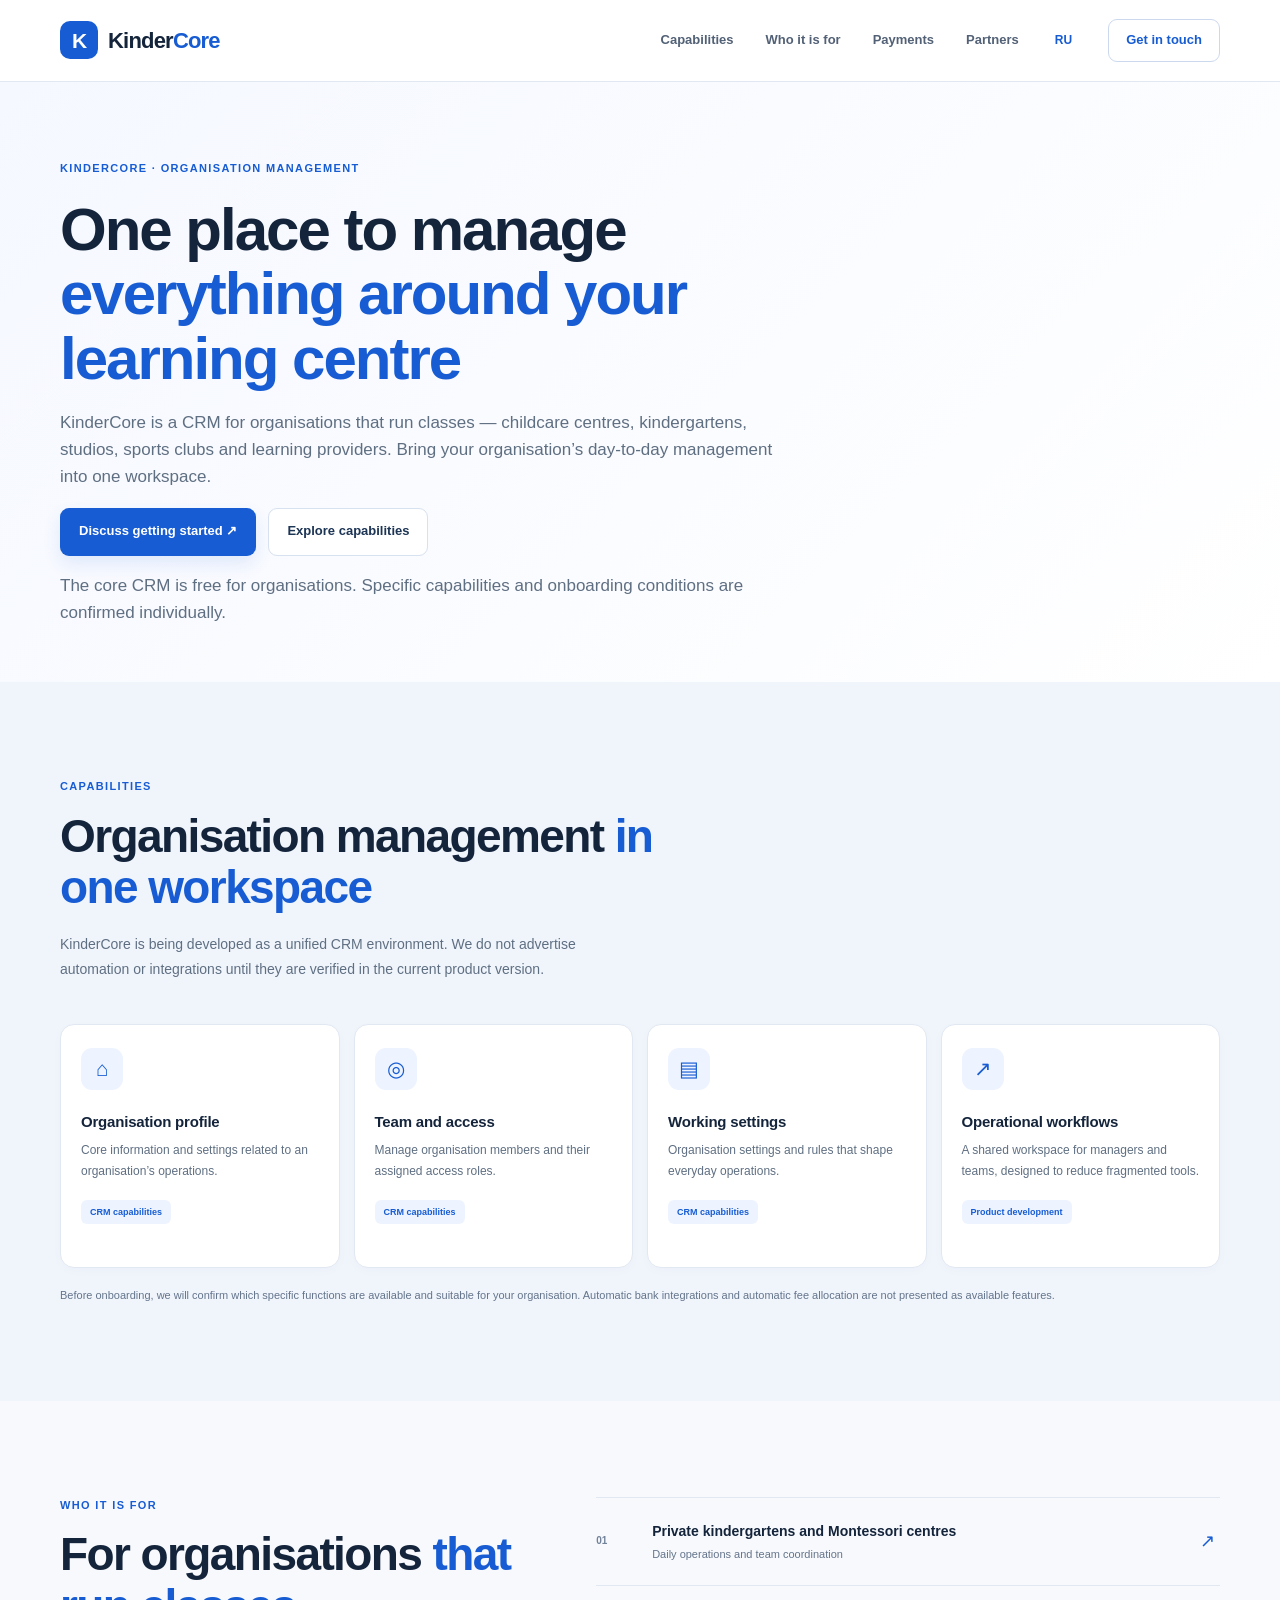
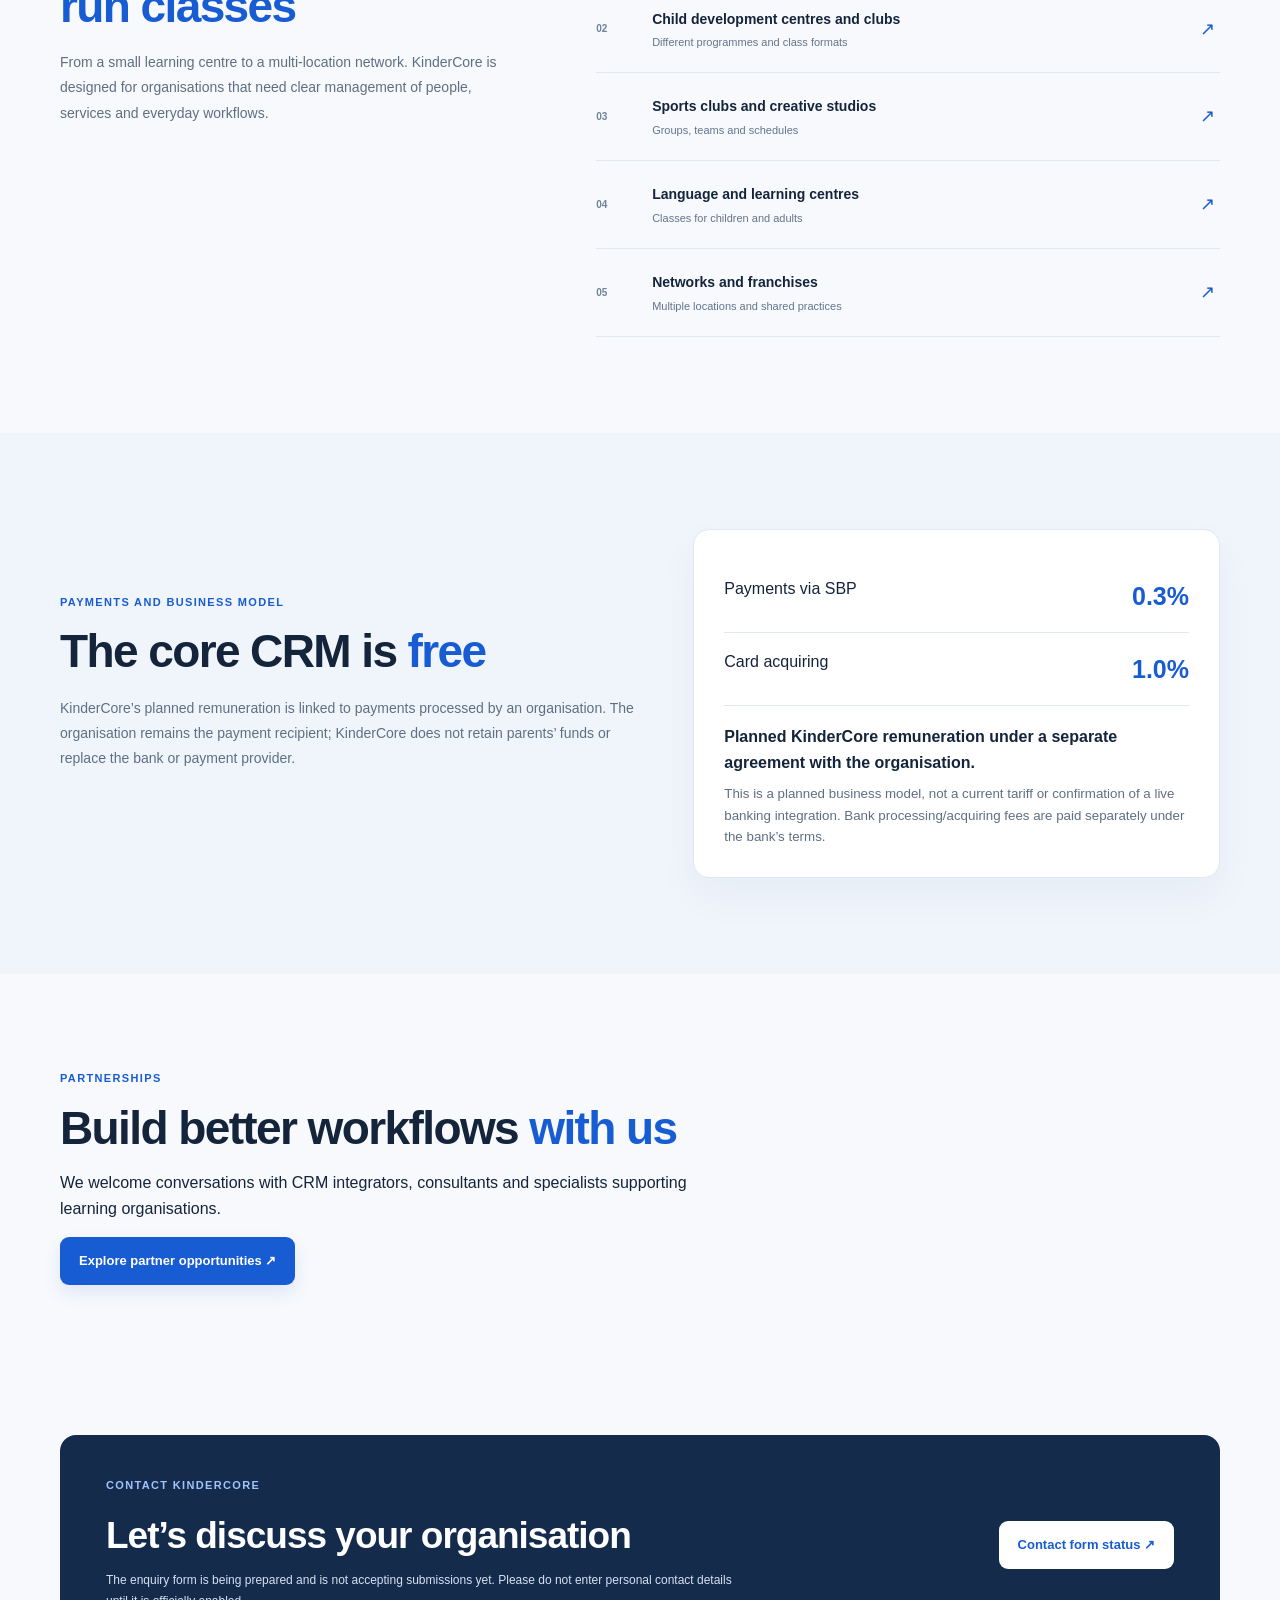
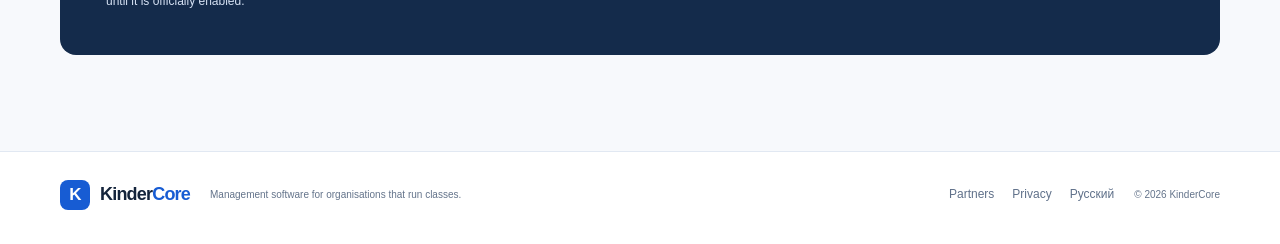
==== en/index.html @ e88d3f66 "Add English KinderCore website version" ====
<!doctype html>
<html lang="en">
<head>
<meta charset="utf-8"><meta name="viewport" content="width=device-width, initial-scale=1">
<title>KinderCore — manage your learning organisation in one place</title>
<meta name="description" content="KinderCore is a CRM for organisations that run classes: childcare centres, studios, sports clubs and learning providers.">
<link rel="canonical" href="https://kinder-core-wabsite.pages.dev/en/">
<link rel="alternate" hreflang="ru" href="https://kinder-core-wabsite.pages.dev/">
<link rel="alternate" hreflang="en" href="https://kinder-core-wabsite.pages.dev/en/">
<link rel="icon" href="/favicon.svg" type="image/svg+xml"><link rel="stylesheet" href="/styles.css"><script src="/script.js" defer></script>
</head>
<body><a class="skip-link" href="#main">Skip to content</a>
<header class="site-header"><div class="container header-inner"><a class="brand" href="/en/" aria-label="KinderCore home"><span class="brand-mark">K</span><span>Kinder<span class="brand-accent">Core</span></span></a><button class="menu-toggle" type="button" aria-expanded="false" aria-controls="main-nav"><span class="sr-only">Open menu</span><span></span><span></span></button><nav class="main-nav" id="main-nav" aria-label="Main navigation"><a href="#features">Capabilities</a><a href="#audience">Who it is for</a><a href="#payments">Payments</a><a href="/partners/">Partners</a><a class="language-link" href="/" lang="ru">RU</a><a class="nav-cta" href="/#contact">Get in touch</a></nav></div></header>
<main id="main">
<section class="partner-hero page-hero"><div class="container"><p class="eyebrow">KinderCore · organisation management</p><h1>One place to manage <span>everything around your learning centre</span></h1><p>KinderCore is a CRM for organisations that run classes — childcare centres, kindergartens, studios, sports clubs and learning providers. Bring your organisation’s day-to-day management into one workspace.</p><div class="hero-actions"><a class="button button-primary" href="/#contact">Discuss getting started ↗</a><a class="button button-secondary" href="#features">Explore capabilities</a></div><p class="hero-note">The core CRM is free for organisations. Specific capabilities and onboarding conditions are confirmed individually.</p></div></section>
<section class="section section-soft" id="features"><div class="container"><div class="section-heading"><p class="eyebrow">Capabilities</p><h2>Organisation management <span>in one workspace</span></h2><p>KinderCore is being developed as a unified CRM environment. We do not advertise automation or integrations until they are verified in the current product version.</p></div><div class="feature-grid">
<article class="feature-card"><div class="feature-icon icon-lilac">⌂</div><h3>Organisation profile</h3><p>Core information and settings related to an organisation’s operations.</p><span class="feature-tag">CRM capabilities</span></article>
<article class="feature-card"><div class="feature-icon icon-mint">◎</div><h3>Team and access</h3><p>Manage organisation members and their assigned access roles.</p><span class="feature-tag">CRM capabilities</span></article>
<article class="feature-card"><div class="feature-icon icon-peach">▤</div><h3>Working settings</h3><p>Organisation settings and rules that shape everyday operations.</p><span class="feature-tag">CRM capabilities</span></article>
<article class="feature-card"><div class="feature-icon icon-blue">↗</div><h3>Operational workflows</h3><p>A shared workspace for managers and teams, designed to reduce fragmented tools.</p><span class="feature-tag">Product development</span></article>
</div><p class="section-disclaimer">Before onboarding, we will confirm which specific functions are available and suitable for your organisation. Automatic bank integrations and automatic fee allocation are not presented as available features.</p></div></section>
<section class="section" id="audience"><div class="container audience-grid"><div class="section-heading audience-heading"><p class="eyebrow">Who it is for</p><h2>For organisations <span>that run classes</span></h2><p>From a small learning centre to a multi-location network. KinderCore is designed for organisations that need clear management of people, services and everyday workflows.</p></div><div class="audience-list">
<div class="audience-item"><span class="audience-number">01</span><span><b>Private kindergartens and Montessori centres</b><small>Daily operations and team coordination</small></span><span class="audience-arrow">↗</span></div>
<div class="audience-item"><span class="audience-number">02</span><span><b>Child development centres and clubs</b><small>Different programmes and class formats</small></span><span class="audience-arrow">↗</span></div>
<div class="audience-item"><span class="audience-number">03</span><span><b>Sports clubs and creative studios</b><small>Groups, teams and schedules</small></span><span class="audience-arrow">↗</span></div>
<div class="audience-item"><span class="audience-number">04</span><span><b>Language and learning centres</b><small>Classes for children and adults</small></span><span class="audience-arrow">↗</span></div>
<div class="audience-item"><span class="audience-number">05</span><span><b>Networks and franchises</b><small>Multiple locations and shared practices</small></span><span class="audience-arrow">↗</span></div>
</div></div></section>
<section class="section section-soft" id="payments"><div class="container payment-grid"><div class="section-heading"><p class="eyebrow">Payments and business model</p><h2>The core CRM is <span>free</span></h2><p>KinderCore’s planned remuneration is linked to payments processed by an organisation. The organisation remains the payment recipient; KinderCore does not retain parents’ funds or replace the bank or payment provider.</p></div><div class="payment-card"><div class="payment-line"><span>Payments via SBP</span><strong>0.3%</strong></div><div class="payment-line"><span>Card acquiring</span><strong>1.0%</strong></div><p>Planned KinderCore remuneration under a separate agreement with the organisation.</p><small>This is a planned business model, not a current tariff or confirmation of a live banking integration. Bank processing/acquiring fees are paid separately under the bank’s terms.</small></div></div></section>
<section class="section"><div class="container"><div class="section-heading"><p class="eyebrow">Partnerships</p><h2>Build better workflows <span>with us</span></h2><p>We welcome conversations with CRM integrators, consultants and specialists supporting learning organisations.</p><a class="button button-primary" href="/partners/">Explore partner opportunities ↗</a></div></div></section>
<section class="section contact-section"><div class="container contact-panel"><div><p class="eyebrow">Contact KinderCore</p><h2>Let’s discuss your organisation</h2><p>The enquiry form is being prepared and is not accepting submissions yet. Please do not enter personal contact details until it is officially enabled.</p></div><a class="button button-light" href="/#contact">Contact form status ↗</a></div></section>
</main>
<footer class="site-footer"><div class="container footer-inner"><a class="brand footer-brand" href="/en/"><span class="brand-mark">K</span><span>Kinder<span class="brand-accent">Core</span></span></a><p>Management software for organisations that run classes.</p><div class="footer-links"><a href="/partners/">Partners</a><a href="/privacy.html">Privacy</a><a href="/">Русский</a></div><span class="footer-copy">© <span id="year">2026</span> KinderCore</span></div></footer>
</body></html>
---- styles.css ----
:root{
  color-scheme:light;
  --ink:#14243b;
  --muted:#5f6f82;
  --blue:#175cd3;
  --blue-hover:#1249a8;
  --paper:#f7f9fc;
  --line:#e1e8f2;
  --pale-blue:#edf4ff;
  --white:#fff;
  --radius:16px;
  --content:1160px;
}
*{box-sizing:border-box}
html{scroll-behavior:smooth;scroll-padding-top:92px}
body{margin:0;background:var(--paper);color:var(--ink);font-family:Inter,-apple-system,BlinkMacSystemFont,"Segoe UI",Roboto,Arial,sans-serif;line-height:1.6;-webkit-font-smoothing:antialiased}
a{color:inherit;text-decoration:none}
a:focus-visible,button:focus-visible{outline:3px solid #7baeff;outline-offset:4px}
button,a{-webkit-tap-highlight-color:transparent}
.container{width:min(var(--content),calc(100% - 48px));margin-inline:auto}
.site-header{height:82px;display:flex;align-items:center;position:sticky;top:0;z-index:10;background:rgba(255,255,255,.96);border-bottom:1px solid var(--line);backdrop-filter:blur(14px)}
.header-inner,.brand,.main-nav,.hero-actions,.hero-bottom,.footer-inner{display:flex;align-items:center}
.header-inner{justify-content:space-between}
.brand{gap:10px;font-size:22px;font-weight:800;letter-spacing:-.8px}
.brand-mark{display:grid;place-items:center;width:38px;height:38px;border-radius:10px;background:var(--blue);color:#fff;font-size:21px;letter-spacing:-1px}
.brand-accent{color:var(--blue)}
.main-nav{gap:32px;color:#526176;font-size:13px;font-weight:650}
.main-nav>a:not(.nav-cta):hover{color:var(--blue)}
.nav-cta{padding:10px 17px;border:1px solid #cbd8ee;border-radius:9px;color:var(--blue)}
.nav-cta:hover{background:var(--pale-blue)}
.menu-toggle{display:none}
.section{padding:96px 0}
.hero{padding:70px 0 28px;overflow:hidden}
.hero-grid{display:grid;grid-template-columns:minmax(0,1.06fr) minmax(0,.94fr);gap:48px;align-items:center;min-height:490px}
.hero-copy{padding:8px 0 24px;min-width:0}
.eyebrow{display:flex;align-items:center;gap:9px;margin:0 0 20px;color:var(--blue);font-size:11px;font-weight:800;letter-spacing:1.35px;text-transform:uppercase}
.eyebrow-dot{width:7px;height:7px;border-radius:50%;background:#2f80ed;box-shadow:0 0 0 5px #e7f0ff;flex:none}
.hero h1,.section-heading h2,.about-copy h2,.contact-panel h2{margin:0;font-size:clamp(38px,4.05vw,55px);font-weight:780;line-height:1.12;letter-spacing:-2px}
.hero h1 span,.section-heading h2 span,.about-copy h2 span{color:var(--blue)}
.hero-description{max-width:565px;margin:22px 0 26px;color:var(--muted);font-size:16px;line-height:1.8}
.hero-actions{gap:12px;flex-wrap:wrap}
.button{display:inline-flex;min-height:48px;align-items:center;justify-content:center;gap:12px;padding:12px 18px;border:1px solid transparent;border-radius:9px;font-size:13px;font-weight:750;text-align:center;transition:transform .18s ease,background .18s ease}
.button:hover{transform:translateY(-1px)}
.button-primary{background:var(--blue);color:#fff;box-shadow:0 8px 18px #175cd31c}
.button-primary:hover{background:var(--blue-hover)}
.button-secondary{border-color:#d7e1ef;background:#fff;color:#1d3555}
.button-secondary:hover{background:#f8faff}
.hero-note{max-width:440px;margin:16px 0 0;color:#64748b;font-size:11px;line-height:1.6}
.hero-visual{display:grid;place-items:center;min-width:0}
.dashboard-card{position:relative;z-index:1;width:min(470px,100%);overflow:hidden;border:1px solid #dce5f1;border-radius:15px;background:#fff;box-shadow:0 24px 64px #17365b12}
.dashboard-top{display:flex;min-height:48px;align-items:center;justify-content:space-between;gap:10px;padding:10px 17px;border-bottom:1px solid #e5ebf4;background:#f8faff;color:#526781;font-size:10px}
.dashboard-context{display:flex;align-items:center;gap:8px;white-space:nowrap}
.context-mark{display:grid;place-items:center;width:21px;height:21px;border-radius:6px;background:var(--blue);color:#fff;font-weight:800}
.context-separator{color:#a0aec0}
.concept-label{padding:4px 7px;border:1px solid #dbe7f8;border-radius:5px;color:#175cd3;font-size:9px;white-space:nowrap}
.dashboard-welcome{display:flex;align-items:center;justify-content:space-between;gap:12px;padding:22px 22px 18px}
.dashboard-welcome>div{display:flex;flex-direction:column;gap:4px}
.tiny-label{color:var(--blue);font-size:8px;font-weight:800;letter-spacing:1.4px}
.dashboard-welcome strong{font-size:21px;line-height:1.25;letter-spacing:-.6px}
.preview-date{color:#71829a;font-size:9px;white-space:nowrap}
.dashboard-summary{display:grid;grid-template-columns:repeat(3,minmax(0,1fr));gap:9px;padding:0 18px 18px}
.summary-item{display:flex;min-width:0;flex-direction:column;gap:5px;padding:12px 11px;border:1px solid #e4ebf5;border-radius:9px;background:#f9fbff}
.summary-item>span{color:#64748b;font-size:10px}
.summary-item b{font-size:12px;line-height:1.35}
.summary-item i{color:#71829a;font-size:9px;font-style:normal;line-height:1.4}
.dashboard-list{padding:0 18px 15px}
.list-heading{display:flex;align-items:baseline;justify-content:space-between;gap:10px;padding:0 2px 8px}
.list-heading b{font-size:12px}
.list-heading span{color:#71829a;font-size:9px}
.process-row{display:flex;align-items:center;gap:10px;padding:10px 2px;border-top:1px solid #edf1f7}
.process-icon{display:grid;width:29px;height:29px;flex:none;place-items:center;border:1px solid #dce8fb;border-radius:7px;background:#f0f6ff;color:var(--blue);font-size:9px;font-weight:800}
.process-copy{display:flex;min-width:0;flex:1;flex-direction:column;gap:1px}
.process-copy b{font-size:10px;line-height:1.4}
.process-copy small{color:#71829a;font-size:9px;line-height:1.4}
.process-state{padding:4px 6px;border-radius:5px;background:#edf4ff;color:#175cd3;font-size:8px;white-space:nowrap}
.dashboard-footer{display:flex;align-items:flex-start;gap:7px;padding:11px 18px;border-top:1px solid #e5ebf4;color:#64748b;font-size:9px;line-height:1.5}
.status-dot{width:6px;height:6px;flex:none;margin-top:4px;border-radius:50%;background:#2780ee}
.hero-bottom{gap:15px;flex-wrap:wrap;margin-top:22px;padding-top:22px;border-top:1px solid var(--line);color:#64748b;font-size:10px;font-weight:650}
.bottom-line{width:34px;height:1px;background:#b7c9e3}
.section-soft{background:#f0f5fc}
.section-heading{max-width:650px;margin-bottom:42px}
.section-heading .eyebrow{margin-bottom:15px}
.section-heading h2,.about-copy h2{font-size:clamp(34px,3.7vw,46px);letter-spacing:-1.6px}
.section-heading>p:last-child{max-width:580px;margin:18px 0 0;color:var(--muted);font-size:14px;line-height:1.8}
.feature-grid{display:grid;grid-template-columns:repeat(4,minmax(0,1fr));gap:14px}
.feature-card{min-height:244px;padding:23px 20px 20px;border:1px solid var(--line);border-radius:14px;background:#fff;box-shadow:0 3px 12px #17365b05}
.feature-icon{display:grid;width:42px;height:42px;place-items:center;margin-bottom:21px;border-radius:11px;background:var(--pale-blue);color:var(--blue);font-size:21px}
.feature-card h3{margin:0 0 8px;font-size:15px;letter-spacing:-.2px;line-height:1.4}
.feature-card p{margin:0 0 15px;color:#5f6f82;font-size:12px;line-height:1.75}
.feature-tag{display:inline-block;padding:5px 9px;border-radius:6px;background:var(--pale-blue);color:var(--blue);font-size:9px;font-weight:750}
.section-disclaimer{margin:18px 0 0;color:#64748b;font-size:11px;line-height:1.7}
.audience-grid{display:grid;grid-template-columns:minmax(0,.85fr) minmax(0,1.15fr);gap:75px;align-items:start}
.audience-heading{position:sticky;top:120px}
.audience-list{border-top:1px solid var(--line)}
.audience-item{display:grid;grid-template-columns:42px minmax(0,1fr) 20px;gap:14px;align-items:center;padding:22px 0;border-bottom:1px solid var(--line)}
.audience-number{color:#71829a;font-size:10px;font-weight:800}
.audience-item b,.audience-item small{display:block}
.audience-item b{font-size:14px}
.audience-item small{margin-top:4px;color:#64748b;font-size:11px;line-height:1.5}
.audience-arrow{color:var(--blue);font-size:18px}
.about-section,.contact-section{padding-top:12px}
.about-panel{display:grid;grid-template-columns:minmax(180px,.65fr) minmax(0,1fr);gap:45px;align-items:center;overflow:hidden;padding:54px 8%;border-radius:18px;background:var(--pale-blue)}
.about-symbol{position:relative;display:grid;width:190px;height:190px;place-items:center;margin:auto;border-radius:50%;background:#dceaff}
.about-symbol span{z-index:1;color:var(--blue);font-size:82px;font-weight:850;letter-spacing:-8px}
.about-symbol i{position:absolute;width:135px;height:135px;border:1px solid #b6cff7;border-radius:50%}
.about-symbol i:nth-of-type(2){width:162px;height:162px}
.about-symbol i:nth-of-type(3){width:190px;height:190px}
.about-copy h2{font-size:42px}
.about-copy>p:not(.eyebrow){max-width:490px;color:#526781;font-size:13px;line-height:1.85}
.about-copy .about-emphasis{color:var(--blue);font-weight:800}
.contact-panel{display:flex;align-items:center;justify-content:space-between;gap:35px;padding:42px 46px;border-radius:16px;background:#142b4b;color:#fff}
.contact-panel .eyebrow{color:#9fc3ff}
.contact-panel h2{max-width:650px;font-size:clamp(27px,3vw,37px);letter-spacing:-1px}
.contact-panel p:not(.eyebrow){max-width:640px;margin:13px 0 0;color:#d5e1f3;font-size:12px;line-height:1.8}
.button-light{flex:none;background:#fff;color:var(--blue)}
.site-footer{padding:28px 0 34px;border-top:1px solid var(--line);background:#fff}
.footer-inner{gap:20px;flex-wrap:wrap}
.footer-brand{font-size:18px}
.footer-brand .brand-mark{width:30px;height:30px;border-radius:8px;font-size:17px}
.footer-inner p{flex:1;margin:0;color:#64748b;font-size:10px}
.footer-copy{color:#64748b;font-size:10px}
.skip-link{position:absolute;top:10px;left:-9999px;z-index:99;padding:10px;background:#fff}
.skip-link:focus{left:10px}
.sr-only{position:absolute;width:1px;height:1px;padding:0;margin:-1px;overflow:hidden;clip:rect(0,0,0,0);white-space:nowrap;border:0}
@media(max-width:1050px){
 .hero-grid{grid-template-columns:minmax(0,1fr) minmax(0,.95fr);gap:28px}
 .hero h1{font-size:clamp(39px,4.2vw,49px)}
 .dashboard-welcome{padding-inline:17px}
 .dashboard-summary{gap:6px;padding-inline:13px}
 .summary-item{padding:10px 8px}
 .dashboard-list{padding-inline:13px}
 .feature-grid{grid-template-columns:repeat(2,minmax(0,1fr))}
 .audience-grid{gap:38px}
 .about-panel{padding-inline:6%}
}
@media(max-width:760px){
 .container{width:min(100% - 36px,560px)}
 .site-header{height:70px}
 .menu-toggle{display:flex;width:42px;height:42px;flex-direction:column;align-items:center;justify-content:center;gap:5px;border:1px solid var(--line);border-radius:10px;background:#fff}
 .menu-toggle span:not(.sr-only){display:block;width:17px;height:2px;border-radius:2px;background:var(--ink)}
 .main-nav{position:absolute;top:69px;right:0;left:0;display:none;flex-direction:column;align-items:stretch;gap:4px;padding:16px 22px 22px;border-bottom:1px solid var(--line);background:#fff}
 .main-nav.is-open{display:flex}
 .main-nav>a{padding:12px 8px}
 .main-nav .nav-cta{margin-top:6px;text-align:center}
 .hero{padding-top:48px}
 .hero-grid{display:flex;flex-direction:column;align-items:stretch;gap:18px;min-height:0}
 .hero-copy{padding:0}
 .hero h1{max-width:620px;font-size:clamp(37px,8.3vw,48px);letter-spacing:-1.7px}
 .hero-description{margin:18px 0 22px;font-size:14px}
 .hero-actions{align-items:stretch;flex-direction:column}
 .button{width:100%}
 .hero-visual{padding:0 0 4px}
 .dashboard-card{width:min(470px,100%)}
 .hero-bottom{gap:10px;margin-top:17px;padding-top:17px;font-size:9px}
 .section{padding:68px 0}
 .section-heading h2,.about-copy h2{font-size:clamp(32px,7vw,38px);letter-spacing:-1.3px}
 .section-heading>p:last-child{font-size:13px}
 .feature-grid{gap:10px}
 .feature-card{min-height:225px;padding:18px 15px}
 .feature-icon{margin-bottom:16px}
 .feature-card h3{font-size:14px}
 .feature-card p{font-size:11px}
 .audience-grid{grid-template-columns:1fr;gap:24px}
 .audience-heading{position:static;margin-bottom:0}
 .audience-item{grid-template-columns:28px minmax(0,1fr) 16px;gap:10px}
 .audience-item b{font-size:13px}
 .audience-item small{font-size:10px}
 .about-section,.contact-section{padding-top:0}
 .about-panel{grid-template-columns:1fr;gap:23px;padding:30px 24px;border-radius:16px}
 .about-symbol{width:140px;height:140px}
 .about-symbol span{font-size:62px}
 .about-symbol i:nth-of-type(1){width:100px;height:100px}
 .about-symbol i:nth-of-type(2){width:120px;height:120px}
 .about-symbol i:nth-of-type(3){width:140px;height:140px}
 .about-copy h2{font-size:34px}
 .contact-panel{align-items:stretch;flex-direction:column;gap:22px;padding:29px 24px}
 .contact-panel h2{font-size:30px}
 .footer-inner{gap:12px}
 .footer-inner p{order:3;flex-basis:100%}
 .footer-copy{margin-left:auto}
}
@media(max-width:430px){
 .dashboard-top{align-items:flex-start;flex-direction:column;gap:5px;padding:9px 13px}
 .dashboard-context{font-size:10px}
 .concept-label{align-self:flex-start}
 .dashboard-welcome{align-items:flex-start;flex-direction:column;gap:8px;padding:17px 14px 14px}
 .dashboard-welcome strong{font-size:19px}
 .dashboard-summary{gap:6px;padding:0 10px 13px}
 .summary-item{padding:9px 7px}
 .summary-item>span{font-size:9px}
 .summary-item b{font-size:10px}
 .summary-item i{font-size:8px}
 .dashboard-list{padding:0 10px 12px}
 .list-heading{align-items:flex-start;flex-direction:column;gap:1px}
 .process-row{gap:7px}
 .process-copy b{font-size:9px}
 .process-copy small{font-size:8px}
 .process-state{font-size:7px}
 .dashboard-footer{padding-inline:12px;font-size:8px}
 .feature-grid{grid-template-columns:1fr}
 .feature-card{min-height:0}
 .feature-card p{font-size:12px}
 .hero h1{font-size:36px}
}
@media(prefers-reduced-motion:reduce){
 html{scroll-behavior:auto}
 *,*::before,*::after{transition:none!important;animation:none!important}
}

/* Website completion */
.language-link{font-size:12px;font-weight:800;color:var(--blue);padding:8px 4px}
.steps-grid{display:grid;grid-template-columns:repeat(3,minmax(0,1fr));gap:16px;margin-top:34px}
.step-card{padding:26px;border:1px solid var(--line);border-radius:14px;background:#fff}
.step-card>span{display:grid;place-items:center;width:38px;height:38px;margin-bottom:20px;border-radius:10px;background:var(--pale-blue);color:var(--blue);font-size:12px;font-weight:800}
.step-card h3{margin:0 0 9px;font-size:17px}
.step-card p{margin:0;color:var(--muted);font-size:14px}
.benefits-panel{display:grid;grid-template-columns:1fr 1fr;gap:48px;align-items:center;padding:42px;border:1px solid var(--line);border-radius:18px;background:#fff}
.benefits-panel h2,.contact-copy h2{margin:0;font-size:clamp(30px,3.4vw,44px);line-height:1.15;letter-spacing:-1.5px}
.benefits-panel h2 span,.contact-copy h2 span{color:var(--blue)}
.benefits-panel p{color:var(--muted)}
.benefit-list{display:grid;gap:14px;margin:0;padding:0;list-style:none}
.benefit-list li{position:relative;padding:0 0 14px 30px;border-bottom:1px solid var(--line);font-weight:650}
.benefit-list li:before{content:"✓";position:absolute;left:0;color:var(--blue);font-weight:900}
.payment-grid{display:grid;grid-template-columns:1fr .9fr;gap:48px;align-items:center}
.payment-card{padding:30px;border:1px solid var(--line);border-radius:16px;background:#fff;box-shadow:0 18px 44px #17365b0b}
.payment-line{display:flex;justify-content:space-between;gap:20px;padding:16px 0;border-bottom:1px solid var(--line)}
.payment-line strong{font-size:25px;color:var(--blue)}
.payment-card p{margin:18px 0 8px;font-weight:650}
.payment-card small{display:block;color:var(--muted);line-height:1.6}
.faq-list{max-width:850px;margin:30px auto 0;border-top:1px solid var(--line)}
.faq-list details{padding:20px 4px;border-bottom:1px solid var(--line)}
.faq-list summary{cursor:pointer;font-weight:750}
.faq-list details p{max-width:760px;margin:12px 0 0;color:var(--muted)}
.contact-grid{display:grid;grid-template-columns:.9fr 1.1fr;gap:42px;align-items:start}
.contact-copy>p:not(.eyebrow){color:var(--muted)}
.contact-warning{padding:13px 15px;border-left:3px solid #d69b37;background:#fff8e9;color:#6d5529!important;font-size:13px}
.contact-form{padding:26px;border:1px solid #dce5f1;border-radius:16px;background:#fff}
.contact-form fieldset{display:grid;gap:12px;margin:0;padding:0;border:0}
.contact-form label{display:block;font-size:12px;font-weight:750;color:#31445f}
.contact-form input:not([type=checkbox]),.contact-form select,.contact-form textarea{width:100%;margin-top:6px;padding:12px;border:1px solid #d8e1ed;border-radius:8px;background:#f9fbfe;color:var(--ink);font:inherit}
.contact-form input:disabled,.contact-form select:disabled,.contact-form textarea:disabled{opacity:.7}
.form-row{display:grid;grid-template-columns:1fr 1fr;gap:12px}
.consent-label{display:flex!important;align-items:flex-start;gap:10px;font-weight:500!important;line-height:1.5}
.consent-label input{margin-top:3px;flex:none}
.consent-label a{color:var(--blue);text-decoration:underline}
.form-status{margin-bottom:16px;padding:12px 14px;border-radius:8px;background:#fff8e9;color:#76551c;font-size:13px;font-weight:700}
.form-footnote{margin:14px 0 0;color:var(--muted);font-size:11px;line-height:1.55}
.partner-hero{padding:82px 0 64px;background:linear-gradient(135deg,#f5f8ff,#fff)}
.partner-hero h1,.page-hero h1{max-width:850px;margin:0;font-size:clamp(38px,5vw,60px);line-height:1.08;letter-spacing:-2px}
.partner-hero h1 span,.page-hero h1 span{color:var(--blue)}
.partner-hero p:not(.eyebrow),.page-hero p:not(.eyebrow){max-width:720px;color:var(--muted);font-size:17px}
.partner-types{display:grid;grid-template-columns:repeat(3,minmax(0,1fr));gap:16px;margin-top:32px}
.partner-types article{padding:24px;border:1px solid var(--line);border-radius:14px;background:#fff}
.partner-types h3{margin:0 0 8px}
.partner-types p{margin:0;color:var(--muted);font-size:14px}
.partner-note{padding:18px 20px;border:1px solid #dce7f8;border-radius:12px;background:#f6f9ff;color:#455b78}
.page-hero{padding:78px 0 56px}
.site-footer .footer-links{display:flex;gap:18px;flex-wrap:wrap;font-size:12px;color:#60718a}
.footer-links a:hover{text-decoration:underline;color:var(--blue)}
.legal-draft{max-width:820px;margin:0 auto;padding:24px;border:1px solid #e6d7b2;border-radius:12px;background:#fffaf0;color:#6b572e}
.legal-draft h2{margin-top:0;color:#59451e}
@media(max-width:900px){.main-nav{gap:16px}.contact-grid,.payment-grid{grid-template-columns:1fr}.benefits-panel{grid-template-columns:1fr}.partner-types{grid-template-columns:1fr 1fr}}
@media(max-width:760px){.steps-grid{grid-template-columns:1fr}.partner-types{grid-template-columns:1fr}.form-row{grid-template-columns:1fr}.contact-form{padding:18px}}
@media(max-width:680px){.main-nav .language-link{display:inline-block}.main-nav{align-items:stretch}.hero h1{font-size:clamp(36px,10vw,48px)}.benefits-panel{padding:24px}.payment-card{padding:22px}}
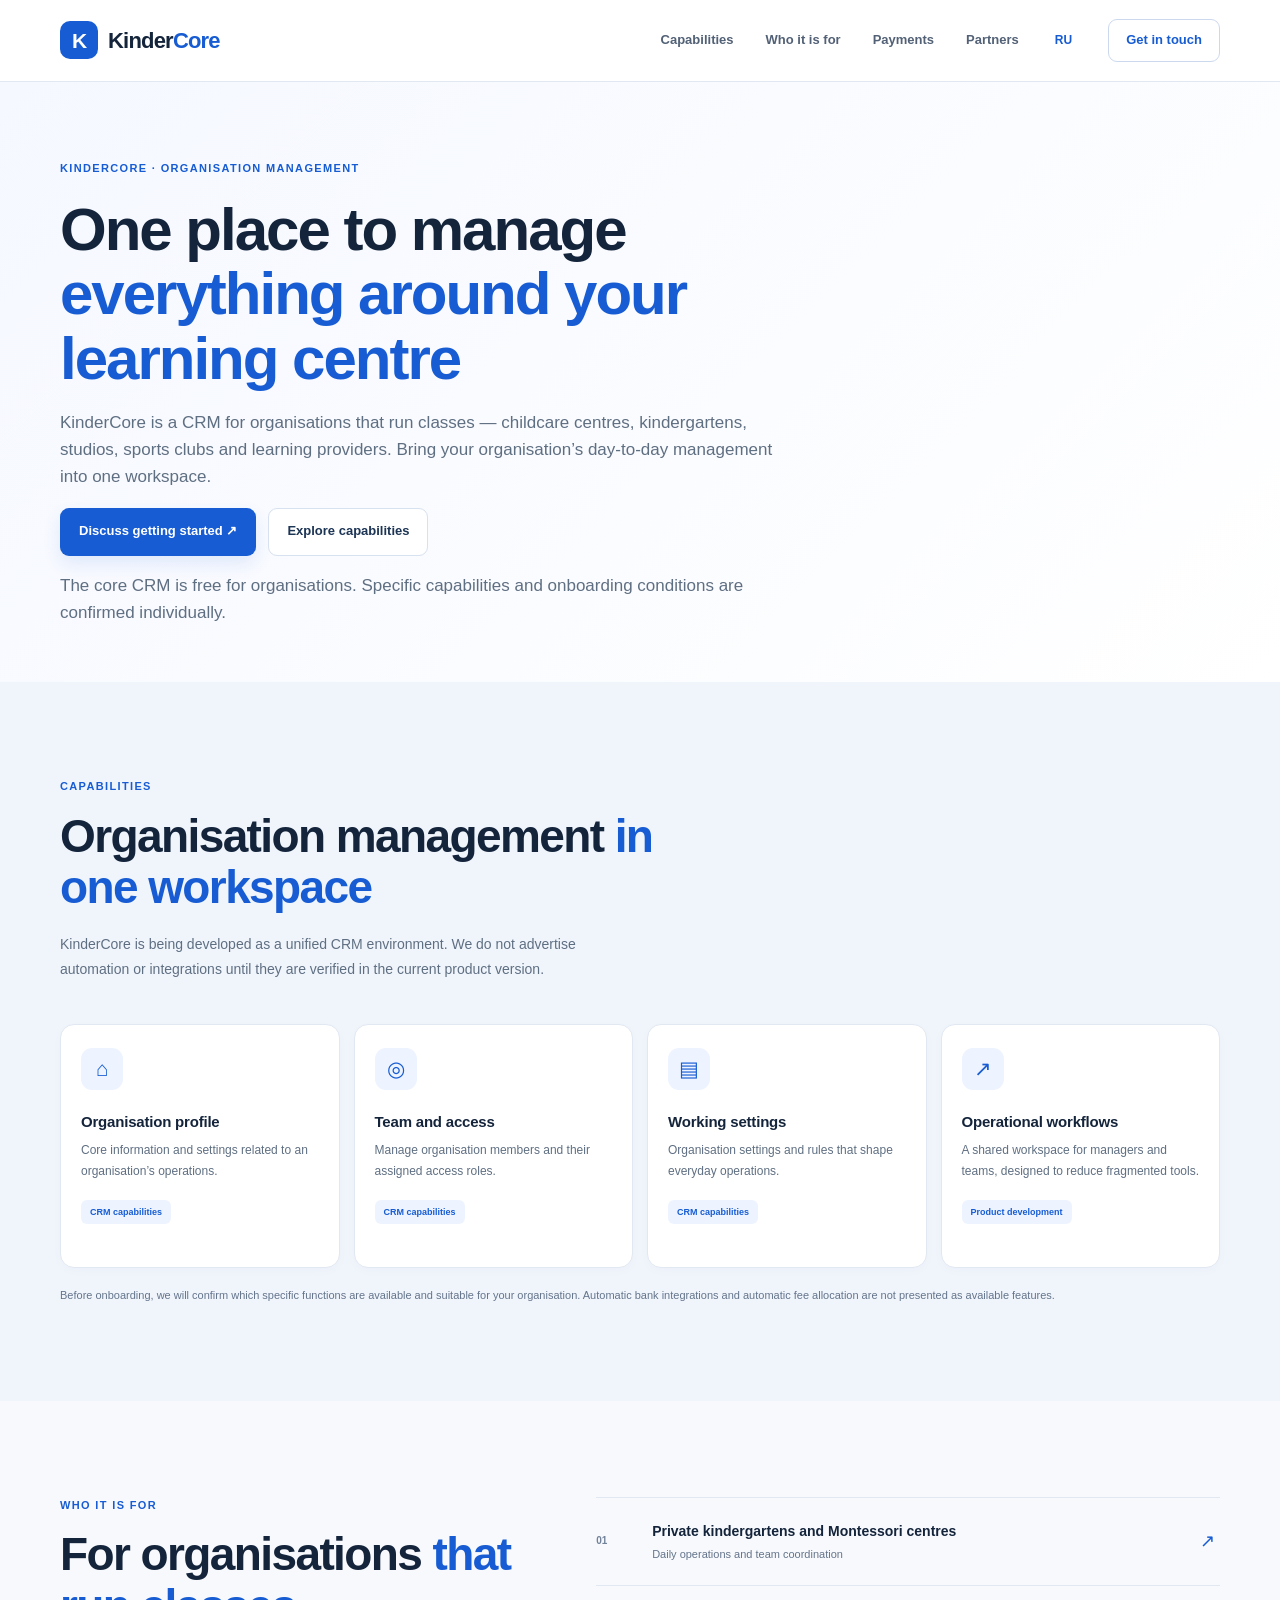
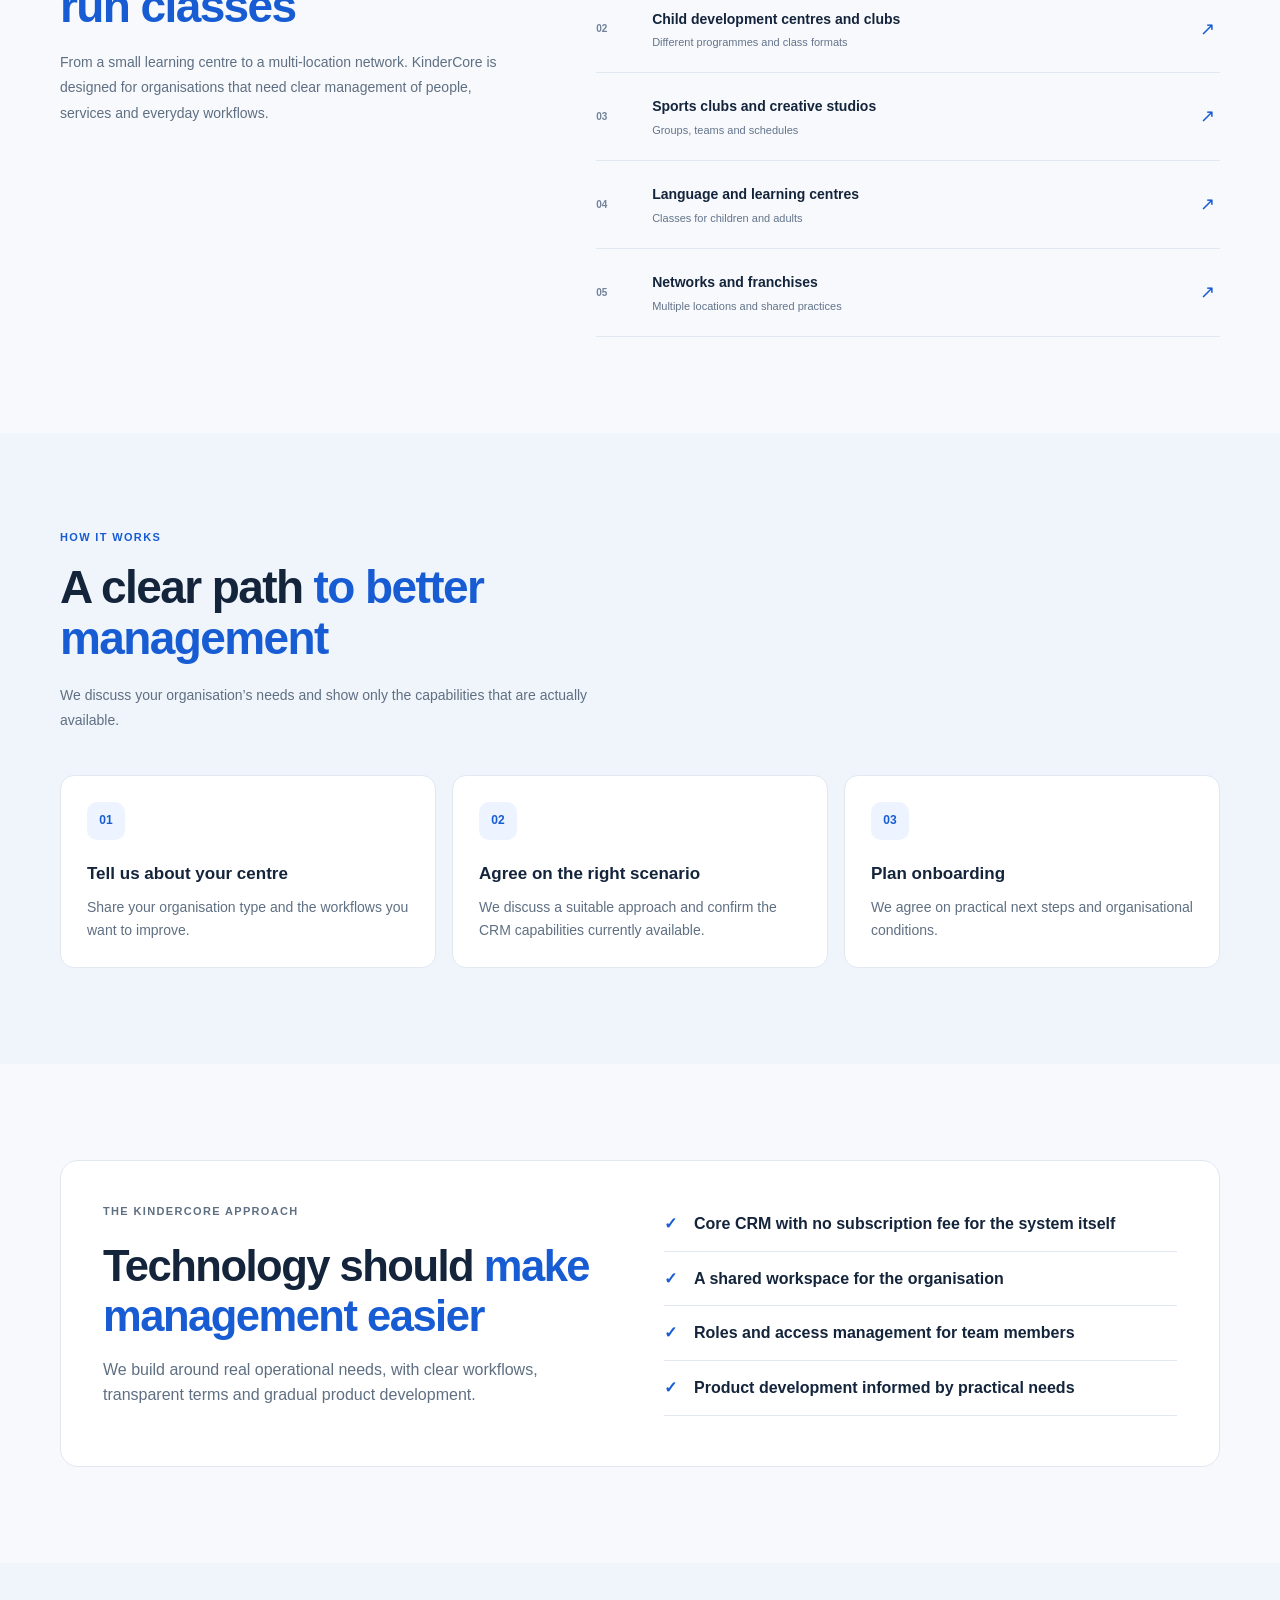
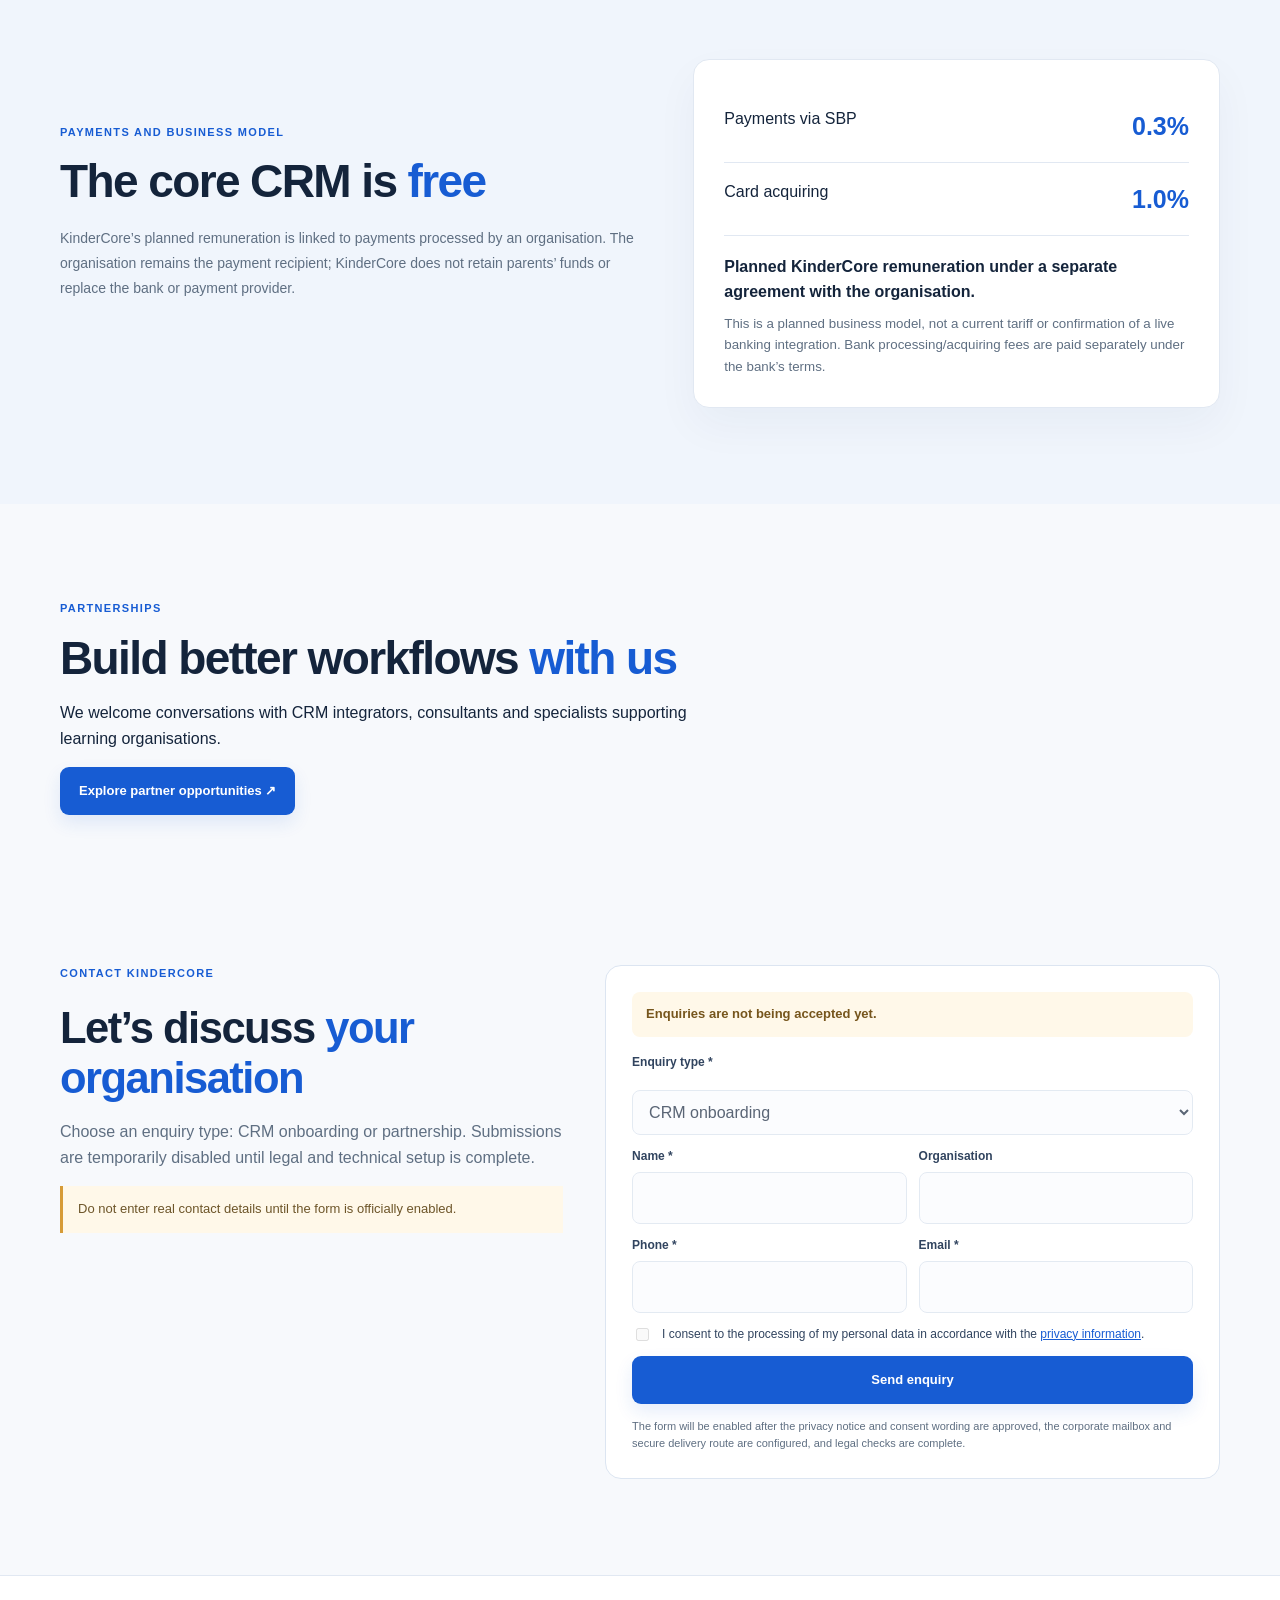
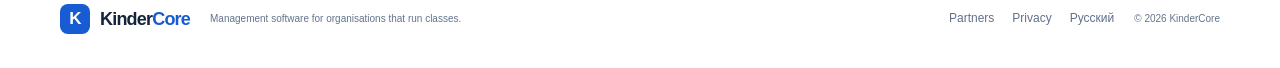
==== commit 0017e67b: "Complete English homepage sections and enquiry form UI" ====
--- a/en/index.html
+++ b/en/index.html
@@ -10,7 +10,7 @@
 <link rel="icon" href="/favicon.svg" type="image/svg+xml"><link rel="stylesheet" href="/styles.css"><script src="/script.js" defer></script>
 </head>
 <body><a class="skip-link" href="#main">Skip to content</a>
-<header class="site-header"><div class="container header-inner"><a class="brand" href="/en/" aria-label="KinderCore home"><span class="brand-mark">K</span><span>Kinder<span class="brand-accent">Core</span></span></a><button class="menu-toggle" type="button" aria-expanded="false" aria-controls="main-nav"><span class="sr-only">Open menu</span><span></span><span></span></button><nav class="main-nav" id="main-nav" aria-label="Main navigation"><a href="#features">Capabilities</a><a href="#audience">Who it is for</a><a href="#payments">Payments</a><a href="/partners/">Partners</a><a class="language-link" href="/" lang="ru">RU</a><a class="nav-cta" href="/#contact">Get in touch</a></nav></div></header>
+<header class="site-header"><div class="container header-inner"><a class="brand" href="/en/" aria-label="KinderCore home"><span class="brand-mark">K</span><span>Kinder<span class="brand-accent">Core</span></span></a><button class="menu-toggle" type="button" aria-expanded="false" aria-controls="main-nav"><span class="sr-only">Open menu</span><span></span><span></span></button><nav class="main-nav" id="main-nav" aria-label="Main navigation"><a href="#features">Capabilities</a><a href="#audience">Who it is for</a><a href="#payments">Payments</a><a href="/en/partners/">Partners</a><a class="language-link" href="/" lang="ru">RU</a><a class="nav-cta" href="/#contact">Get in touch</a></nav></div></header>
 <main id="main">
 <section class="partner-hero page-hero"><div class="container"><p class="eyebrow">KinderCore · organisation management</p><h1>One place to manage <span>everything around your learning centre</span></h1><p>KinderCore is a CRM for organisations that run classes — childcare centres, kindergartens, studios, sports clubs and learning providers. Bring your organisation’s day-to-day management into one workspace.</p><div class="hero-actions"><a class="button button-primary" href="/#contact">Discuss getting started ↗</a><a class="button button-secondary" href="#features">Explore capabilities</a></div><p class="hero-note">The core CRM is free for organisations. Specific capabilities and onboarding conditions are confirmed individually.</p></div></section>
 <section class="section section-soft" id="features"><div class="container"><div class="section-heading"><p class="eyebrow">Capabilities</p><h2>Organisation management <span>in one workspace</span></h2><p>KinderCore is being developed as a unified CRM environment. We do not advertise automation or integrations until they are verified in the current product version.</p></div><div class="feature-grid">
@@ -26,9 +26,11 @@
 <div class="audience-item"><span class="audience-number">04</span><span><b>Language and learning centres</b><small>Classes for children and adults</small></span><span class="audience-arrow">↗</span></div>
 <div class="audience-item"><span class="audience-number">05</span><span><b>Networks and franchises</b><small>Multiple locations and shared practices</small></span><span class="audience-arrow">↗</span></div>
 </div></div></section>
+<section class="section section-soft" id="how"><div class="container"><div class="section-heading"><p class="eyebrow">How it works</p><h2>A clear path <span>to better management</span></h2><p>We discuss your organisation’s needs and show only the capabilities that are actually available.</p></div><div class="steps-grid"><article class="step-card"><span>01</span><h3>Tell us about your centre</h3><p>Share your organisation type and the workflows you want to improve.</p></article><article class="step-card"><span>02</span><h3>Agree on the right scenario</h3><p>We discuss a suitable approach and confirm the CRM capabilities currently available.</p></article><article class="step-card"><span>03</span><h3>Plan onboarding</h3><p>We agree on practical next steps and organisational conditions.</p></article></div></div></section>
+<section class="section" id="benefits"><div class="container benefits-panel"><div><p class="eyebrow">The KinderCore approach</p><h2>Technology should <span>make management easier</span></h2><p>We build around real operational needs, with clear workflows, transparent terms and gradual product development.</p></div><ul class="benefit-list"><li>Core CRM with no subscription fee for the system itself</li><li>A shared workspace for the organisation</li><li>Roles and access management for team members</li><li>Product development informed by practical needs</li></ul></div></section>
 <section class="section section-soft" id="payments"><div class="container payment-grid"><div class="section-heading"><p class="eyebrow">Payments and business model</p><h2>The core CRM is <span>free</span></h2><p>KinderCore’s planned remuneration is linked to payments processed by an organisation. The organisation remains the payment recipient; KinderCore does not retain parents’ funds or replace the bank or payment provider.</p></div><div class="payment-card"><div class="payment-line"><span>Payments via SBP</span><strong>0.3%</strong></div><div class="payment-line"><span>Card acquiring</span><strong>1.0%</strong></div><p>Planned KinderCore remuneration under a separate agreement with the organisation.</p><small>This is a planned business model, not a current tariff or confirmation of a live banking integration. Bank processing/acquiring fees are paid separately under the bank’s terms.</small></div></div></section>
 <section class="section"><div class="container"><div class="section-heading"><p class="eyebrow">Partnerships</p><h2>Build better workflows <span>with us</span></h2><p>We welcome conversations with CRM integrators, consultants and specialists supporting learning organisations.</p><a class="button button-primary" href="/partners/">Explore partner opportunities ↗</a></div></div></section>
-<section class="section contact-section"><div class="container contact-panel"><div><p class="eyebrow">Contact KinderCore</p><h2>Let’s discuss your organisation</h2><p>The enquiry form is being prepared and is not accepting submissions yet. Please do not enter personal contact details until it is officially enabled.</p></div><a class="button button-light" href="/#contact">Contact form status ↗</a></div></section>
+<section class="section contact-section" id="contact"><div class="container contact-grid"><div class="contact-copy"><p class="eyebrow">Contact KinderCore</p><h2>Let’s discuss <span>your organisation</span></h2><p>Choose an enquiry type: CRM onboarding or partnership. Submissions are temporarily disabled until legal and technical setup is complete.</p><p class="contact-warning">Do not enter real contact details until the form is officially enabled.</p></div><form class="contact-form" id="contact-form"><div class="form-status" role="status" aria-live="polite">Enquiries are not being accepted yet.</div><fieldset disabled><label for="contact-type">Enquiry type *</label><select id="contact-type" name="type" required><option value="crm">CRM onboarding</option><option value="partner">Partnership</option></select><div class="form-row"><div><label for="contact-name">Name *</label><input id="contact-name" name="name" autocomplete="name" required></div><div><label for="contact-org">Organisation</label><input id="contact-org" name="organization" autocomplete="organization"></div></div><div class="form-row"><div><label for="contact-phone">Phone *</label><input id="contact-phone" name="phone" type="tel" autocomplete="tel" required></div><div><label for="contact-email">Email *</label><input id="contact-email" name="email" type="email" autocomplete="email" required></div></div><div class="partner-comment" hidden><label for="contact-comment">Partnership proposal</label><textarea id="contact-comment" name="comment" rows="4"></textarea></div><label class="consent-label"><input type="checkbox" name="consent" required><span>I consent to the processing of my personal data in accordance with the <a href="/en/privacy.html">privacy information</a>.</span></label><button class="button button-primary" type="submit">Send enquiry</button></fieldset><p class="form-footnote">The form will be enabled after the privacy notice and consent wording are approved, the corporate mailbox and secure delivery route are configured, and legal checks are complete.</p></form></div></section>
 </main>
 <footer class="site-footer"><div class="container footer-inner"><a class="brand footer-brand" href="/en/"><span class="brand-mark">K</span><span>Kinder<span class="brand-accent">Core</span></span></a><p>Management software for organisations that run classes.</p><div class="footer-links"><a href="/partners/">Partners</a><a href="/privacy.html">Privacy</a><a href="/">Русский</a></div><span class="footer-copy">© <span id="year">2026</span> KinderCore</span></div></footer>
 </body></html>
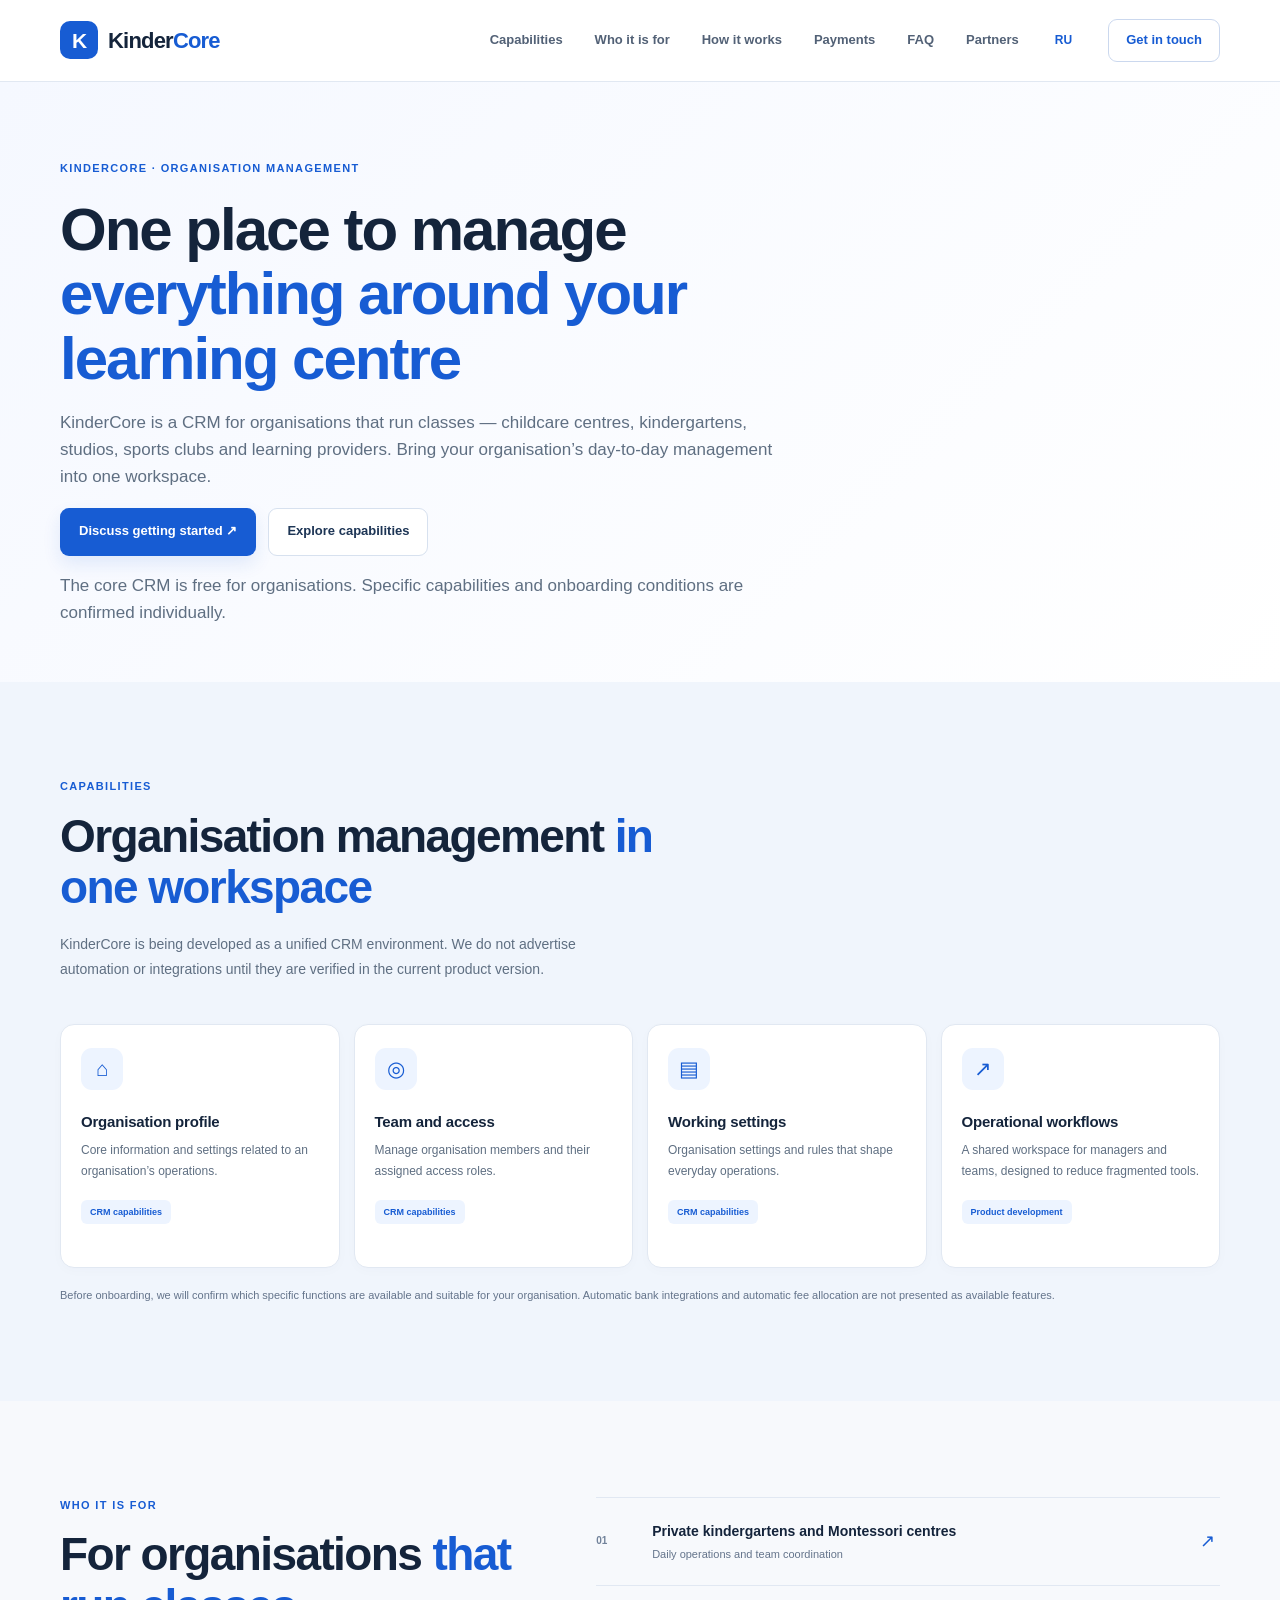
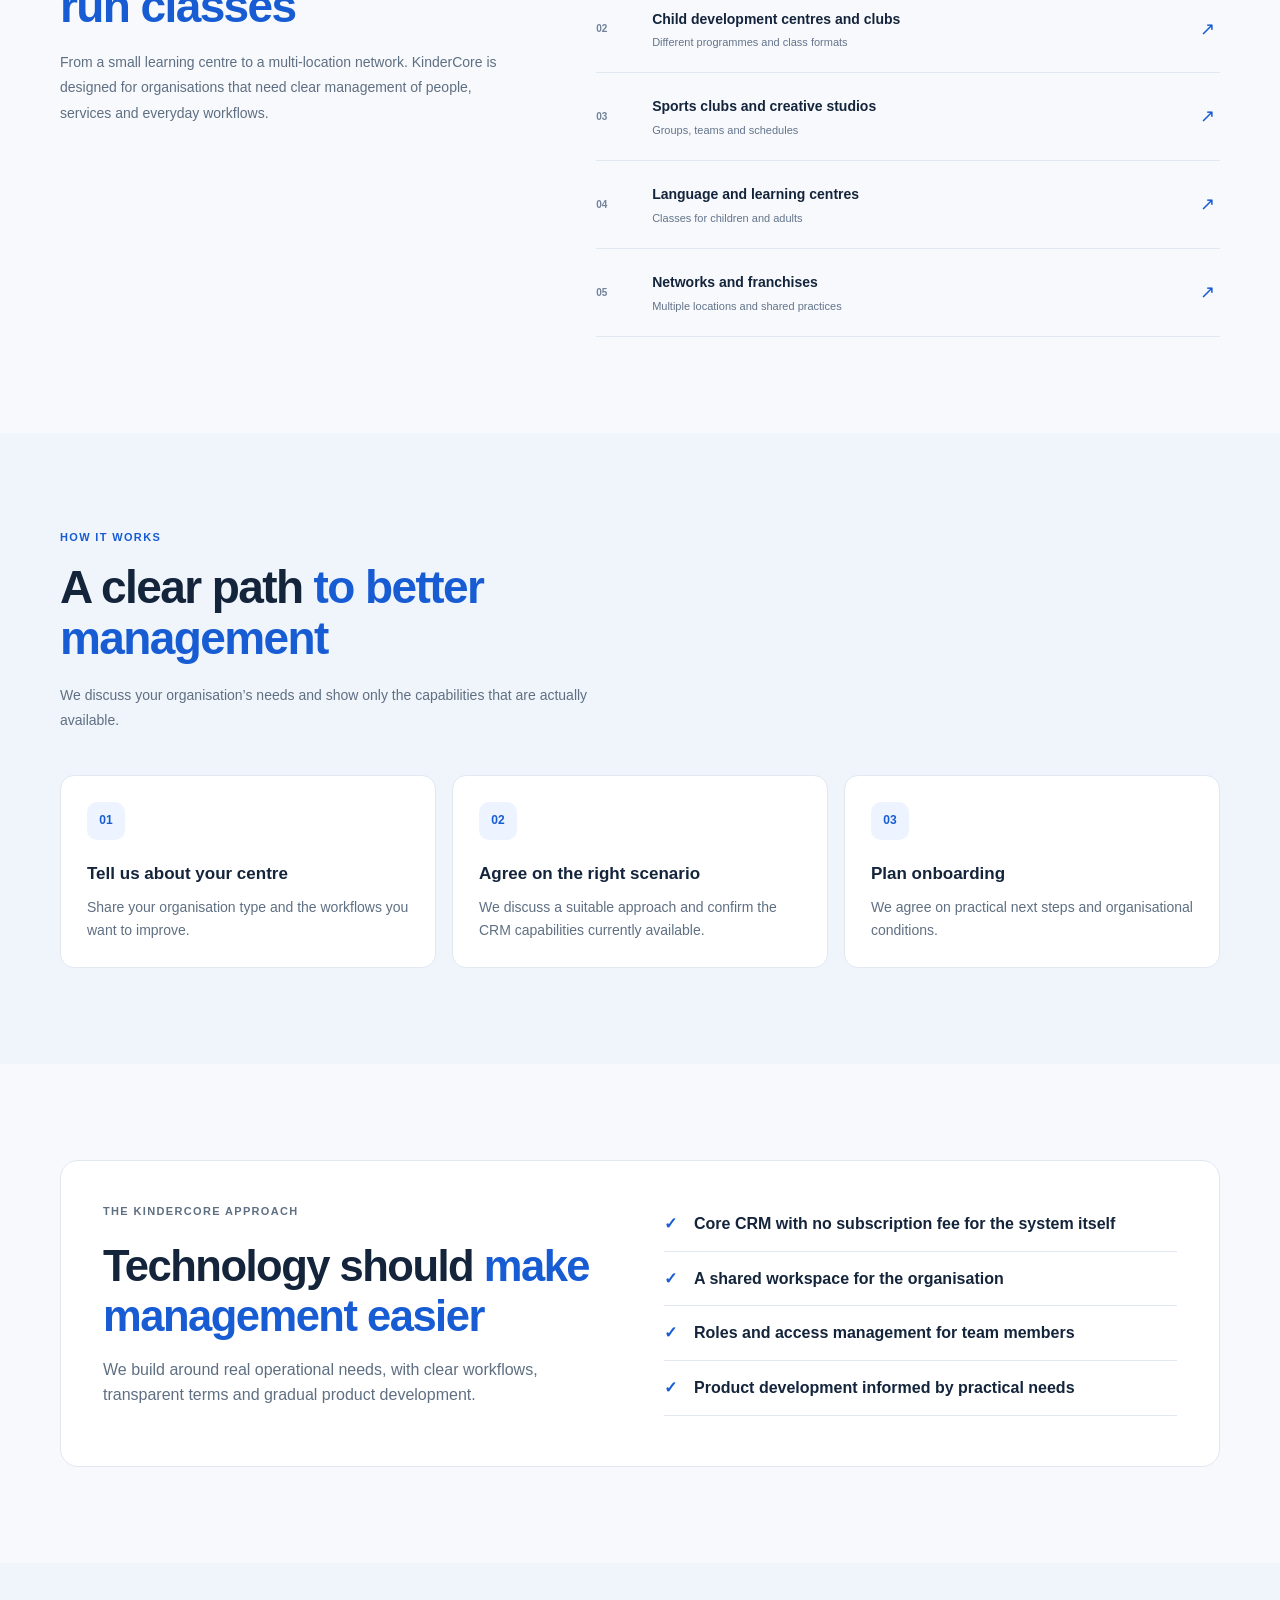
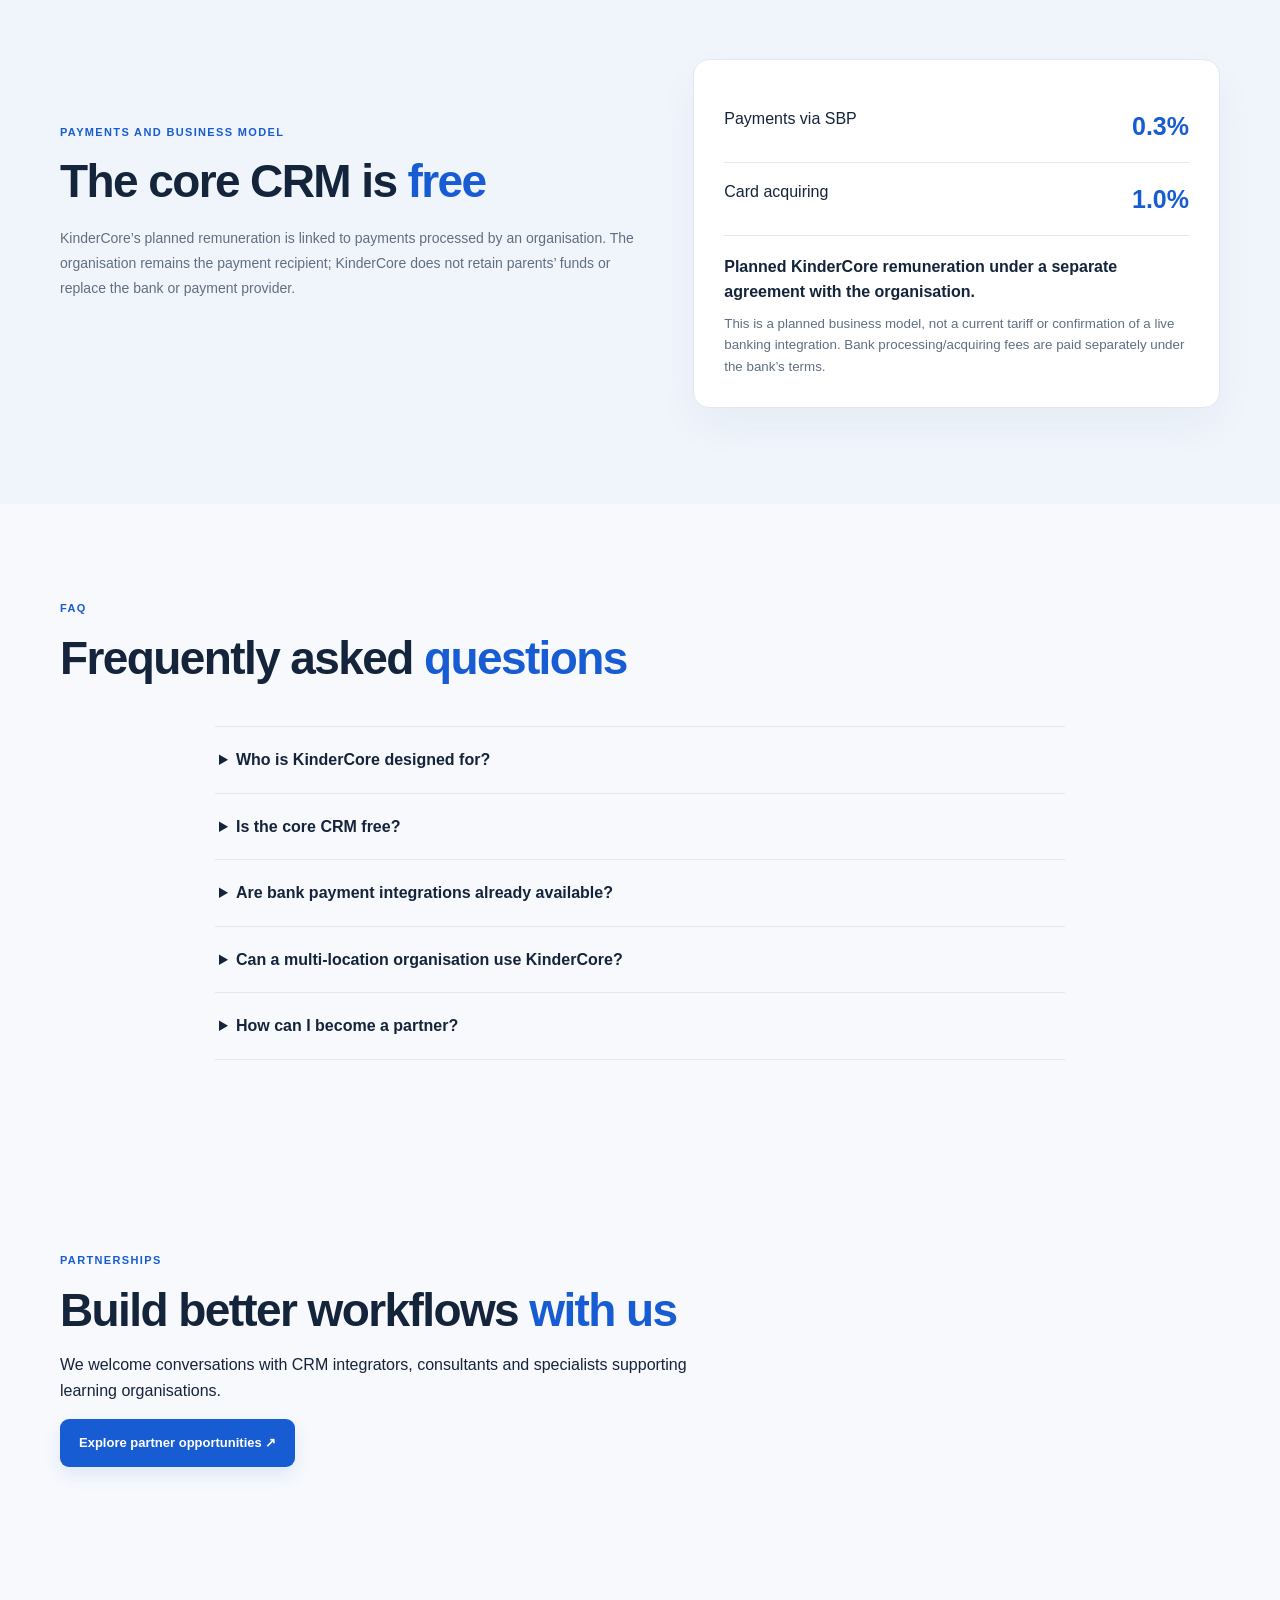
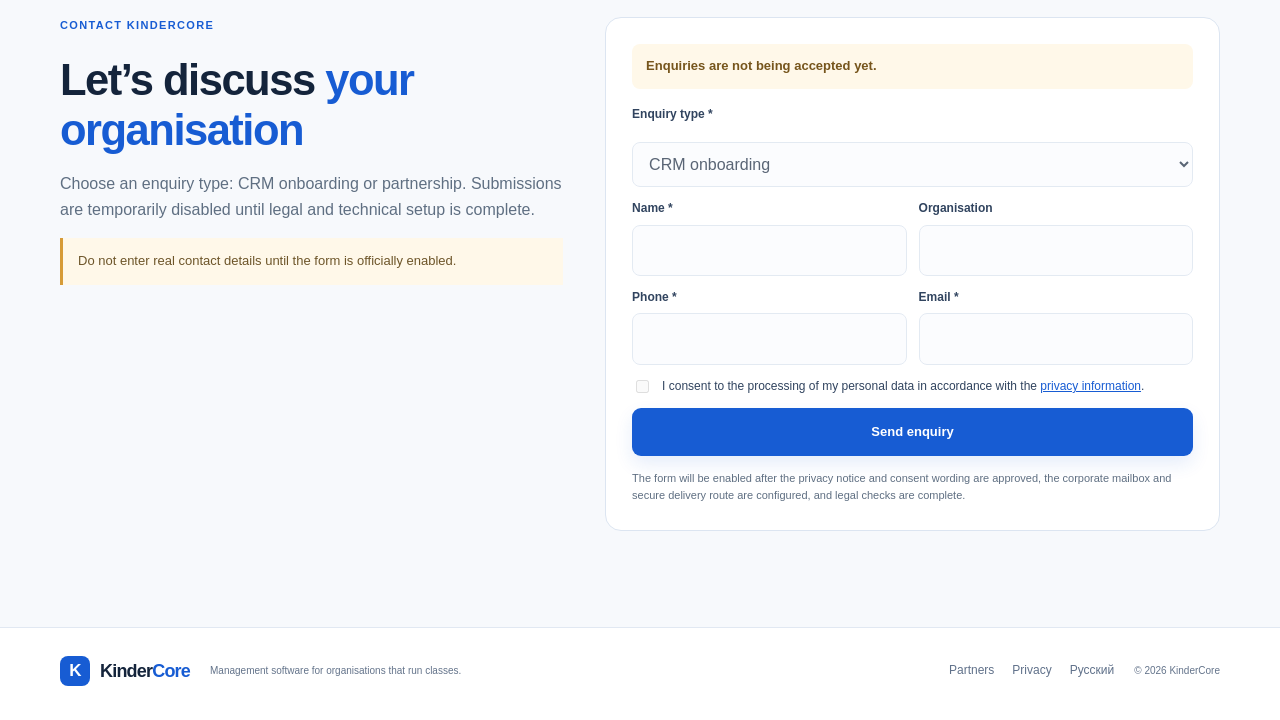
==== commit 6a9955af: "Add English FAQ and complete navigation" ====
--- a/en/index.html
+++ b/en/index.html
@@ -10,7 +10,7 @@
 <link rel="icon" href="/favicon.svg" type="image/svg+xml"><link rel="stylesheet" href="/styles.css"><script src="/script.js" defer></script>
 </head>
 <body><a class="skip-link" href="#main">Skip to content</a>
-<header class="site-header"><div class="container header-inner"><a class="brand" href="/en/" aria-label="KinderCore home"><span class="brand-mark">K</span><span>Kinder<span class="brand-accent">Core</span></span></a><button class="menu-toggle" type="button" aria-expanded="false" aria-controls="main-nav"><span class="sr-only">Open menu</span><span></span><span></span></button><nav class="main-nav" id="main-nav" aria-label="Main navigation"><a href="#features">Capabilities</a><a href="#audience">Who it is for</a><a href="#payments">Payments</a><a href="/en/partners/">Partners</a><a class="language-link" href="/" lang="ru">RU</a><a class="nav-cta" href="/#contact">Get in touch</a></nav></div></header>
+<header class="site-header"><div class="container header-inner"><a class="brand" href="/en/" aria-label="KinderCore home"><span class="brand-mark">K</span><span>Kinder<span class="brand-accent">Core</span></span></a><button class="menu-toggle" type="button" aria-expanded="false" aria-controls="main-nav"><span class="sr-only">Open menu</span><span></span><span></span></button><nav class="main-nav" id="main-nav" aria-label="Main navigation"><a href="#features">Capabilities</a><a href="#audience">Who it is for</a><a href="#how">How it works</a><a href="#payments">Payments</a><a href="#faq">FAQ</a><a href="/en/partners/">Partners</a><a class="language-link" href="/" lang="ru">RU</a><a class="nav-cta" href="/#contact">Get in touch</a></nav></div></header>
 <main id="main">
 <section class="partner-hero page-hero"><div class="container"><p class="eyebrow">KinderCore · organisation management</p><h1>One place to manage <span>everything around your learning centre</span></h1><p>KinderCore is a CRM for organisations that run classes — childcare centres, kindergartens, studios, sports clubs and learning providers. Bring your organisation’s day-to-day management into one workspace.</p><div class="hero-actions"><a class="button button-primary" href="/#contact">Discuss getting started ↗</a><a class="button button-secondary" href="#features">Explore capabilities</a></div><p class="hero-note">The core CRM is free for organisations. Specific capabilities and onboarding conditions are confirmed individually.</p></div></section>
 <section class="section section-soft" id="features"><div class="container"><div class="section-heading"><p class="eyebrow">Capabilities</p><h2>Organisation management <span>in one workspace</span></h2><p>KinderCore is being developed as a unified CRM environment. We do not advertise automation or integrations until they are verified in the current product version.</p></div><div class="feature-grid">
@@ -29,6 +29,7 @@
 <section class="section section-soft" id="how"><div class="container"><div class="section-heading"><p class="eyebrow">How it works</p><h2>A clear path <span>to better management</span></h2><p>We discuss your organisation’s needs and show only the capabilities that are actually available.</p></div><div class="steps-grid"><article class="step-card"><span>01</span><h3>Tell us about your centre</h3><p>Share your organisation type and the workflows you want to improve.</p></article><article class="step-card"><span>02</span><h3>Agree on the right scenario</h3><p>We discuss a suitable approach and confirm the CRM capabilities currently available.</p></article><article class="step-card"><span>03</span><h3>Plan onboarding</h3><p>We agree on practical next steps and organisational conditions.</p></article></div></div></section>
 <section class="section" id="benefits"><div class="container benefits-panel"><div><p class="eyebrow">The KinderCore approach</p><h2>Technology should <span>make management easier</span></h2><p>We build around real operational needs, with clear workflows, transparent terms and gradual product development.</p></div><ul class="benefit-list"><li>Core CRM with no subscription fee for the system itself</li><li>A shared workspace for the organisation</li><li>Roles and access management for team members</li><li>Product development informed by practical needs</li></ul></div></section>
 <section class="section section-soft" id="payments"><div class="container payment-grid"><div class="section-heading"><p class="eyebrow">Payments and business model</p><h2>The core CRM is <span>free</span></h2><p>KinderCore’s planned remuneration is linked to payments processed by an organisation. The organisation remains the payment recipient; KinderCore does not retain parents’ funds or replace the bank or payment provider.</p></div><div class="payment-card"><div class="payment-line"><span>Payments via SBP</span><strong>0.3%</strong></div><div class="payment-line"><span>Card acquiring</span><strong>1.0%</strong></div><p>Planned KinderCore remuneration under a separate agreement with the organisation.</p><small>This is a planned business model, not a current tariff or confirmation of a live banking integration. Bank processing/acquiring fees are paid separately under the bank’s terms.</small></div></div></section>
+<section class="section" id="faq"><div class="container"><div class="section-heading"><p class="eyebrow">FAQ</p><h2>Frequently asked <span>questions</span></h2></div><div class="faq-list"><details><summary>Who is KinderCore designed for?</summary><p>Organisations that run classes: kindergartens, child development centres, sports clubs, studios, language and learning providers, networks and franchises.</p></details><details><summary>Is the core CRM free?</summary><p>Yes. The core CRM is positioned as free for organisations. Any additional payment services and their terms will be agreed separately.</p></details><details><summary>Are bank payment integrations already available?</summary><p>Do not assume that bank integrations or automatic fee allocation are available. Specific capabilities and integration status must be confirmed separately.</p></details><details><summary>Can a multi-location organisation use KinderCore?</summary><p>Networks and franchises are part of the intended audience. The exact multi-location workflow should be confirmed before onboarding.</p></details><details><summary>How can I become a partner?</summary><p>Visit the Partners page and submit a proposal once the enquiry form has been enabled.</p></details></div></div></section>
 <section class="section"><div class="container"><div class="section-heading"><p class="eyebrow">Partnerships</p><h2>Build better workflows <span>with us</span></h2><p>We welcome conversations with CRM integrators, consultants and specialists supporting learning organisations.</p><a class="button button-primary" href="/partners/">Explore partner opportunities ↗</a></div></div></section>
 <section class="section contact-section" id="contact"><div class="container contact-grid"><div class="contact-copy"><p class="eyebrow">Contact KinderCore</p><h2>Let’s discuss <span>your organisation</span></h2><p>Choose an enquiry type: CRM onboarding or partnership. Submissions are temporarily disabled until legal and technical setup is complete.</p><p class="contact-warning">Do not enter real contact details until the form is officially enabled.</p></div><form class="contact-form" id="contact-form"><div class="form-status" role="status" aria-live="polite">Enquiries are not being accepted yet.</div><fieldset disabled><label for="contact-type">Enquiry type *</label><select id="contact-type" name="type" required><option value="crm">CRM onboarding</option><option value="partner">Partnership</option></select><div class="form-row"><div><label for="contact-name">Name *</label><input id="contact-name" name="name" autocomplete="name" required></div><div><label for="contact-org">Organisation</label><input id="contact-org" name="organization" autocomplete="organization"></div></div><div class="form-row"><div><label for="contact-phone">Phone *</label><input id="contact-phone" name="phone" type="tel" autocomplete="tel" required></div><div><label for="contact-email">Email *</label><input id="contact-email" name="email" type="email" autocomplete="email" required></div></div><div class="partner-comment" hidden><label for="contact-comment">Partnership proposal</label><textarea id="contact-comment" name="comment" rows="4"></textarea></div><label class="consent-label"><input type="checkbox" name="consent" required><span>I consent to the processing of my personal data in accordance with the <a href="/en/privacy.html">privacy information</a>.</span></label><button class="button button-primary" type="submit">Send enquiry</button></fieldset><p class="form-footnote">The form will be enabled after the privacy notice and consent wording are approved, the corporate mailbox and secure delivery route are configured, and legal checks are complete.</p></form></div></section>
 </main>
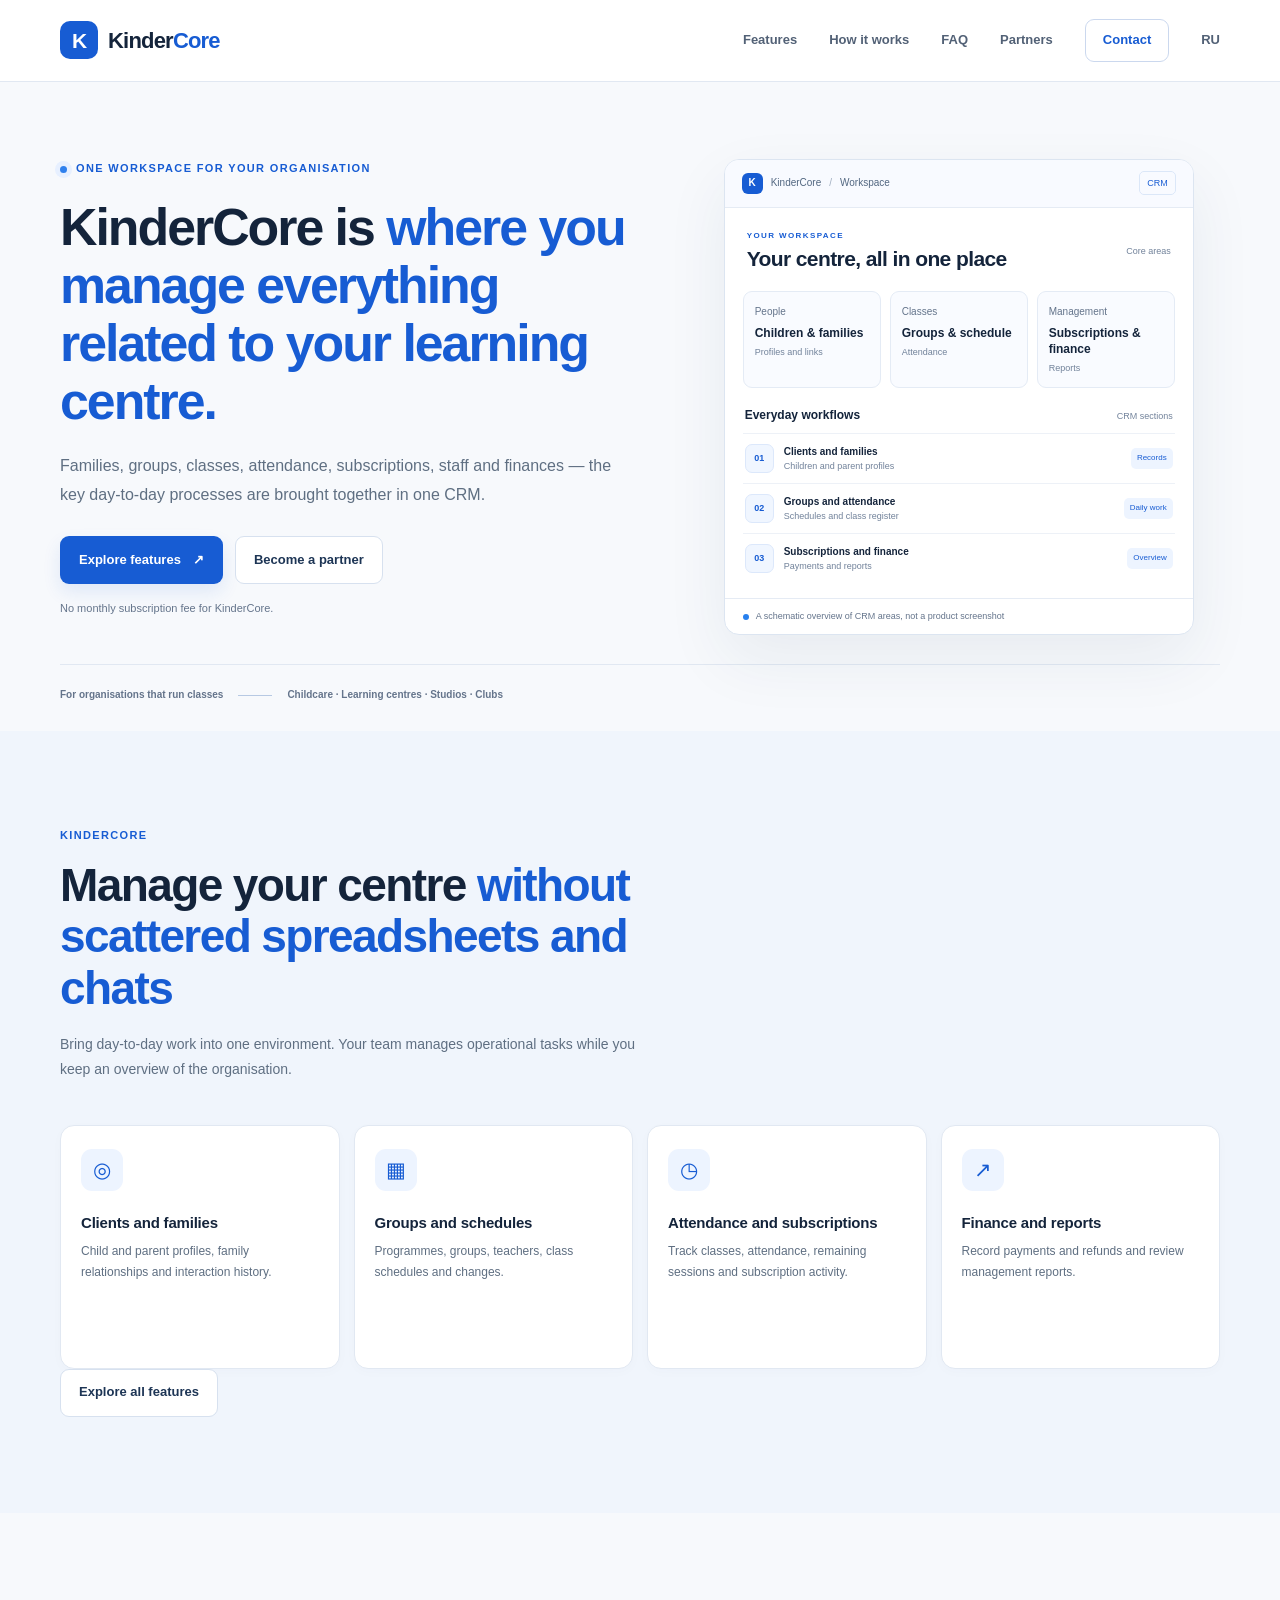
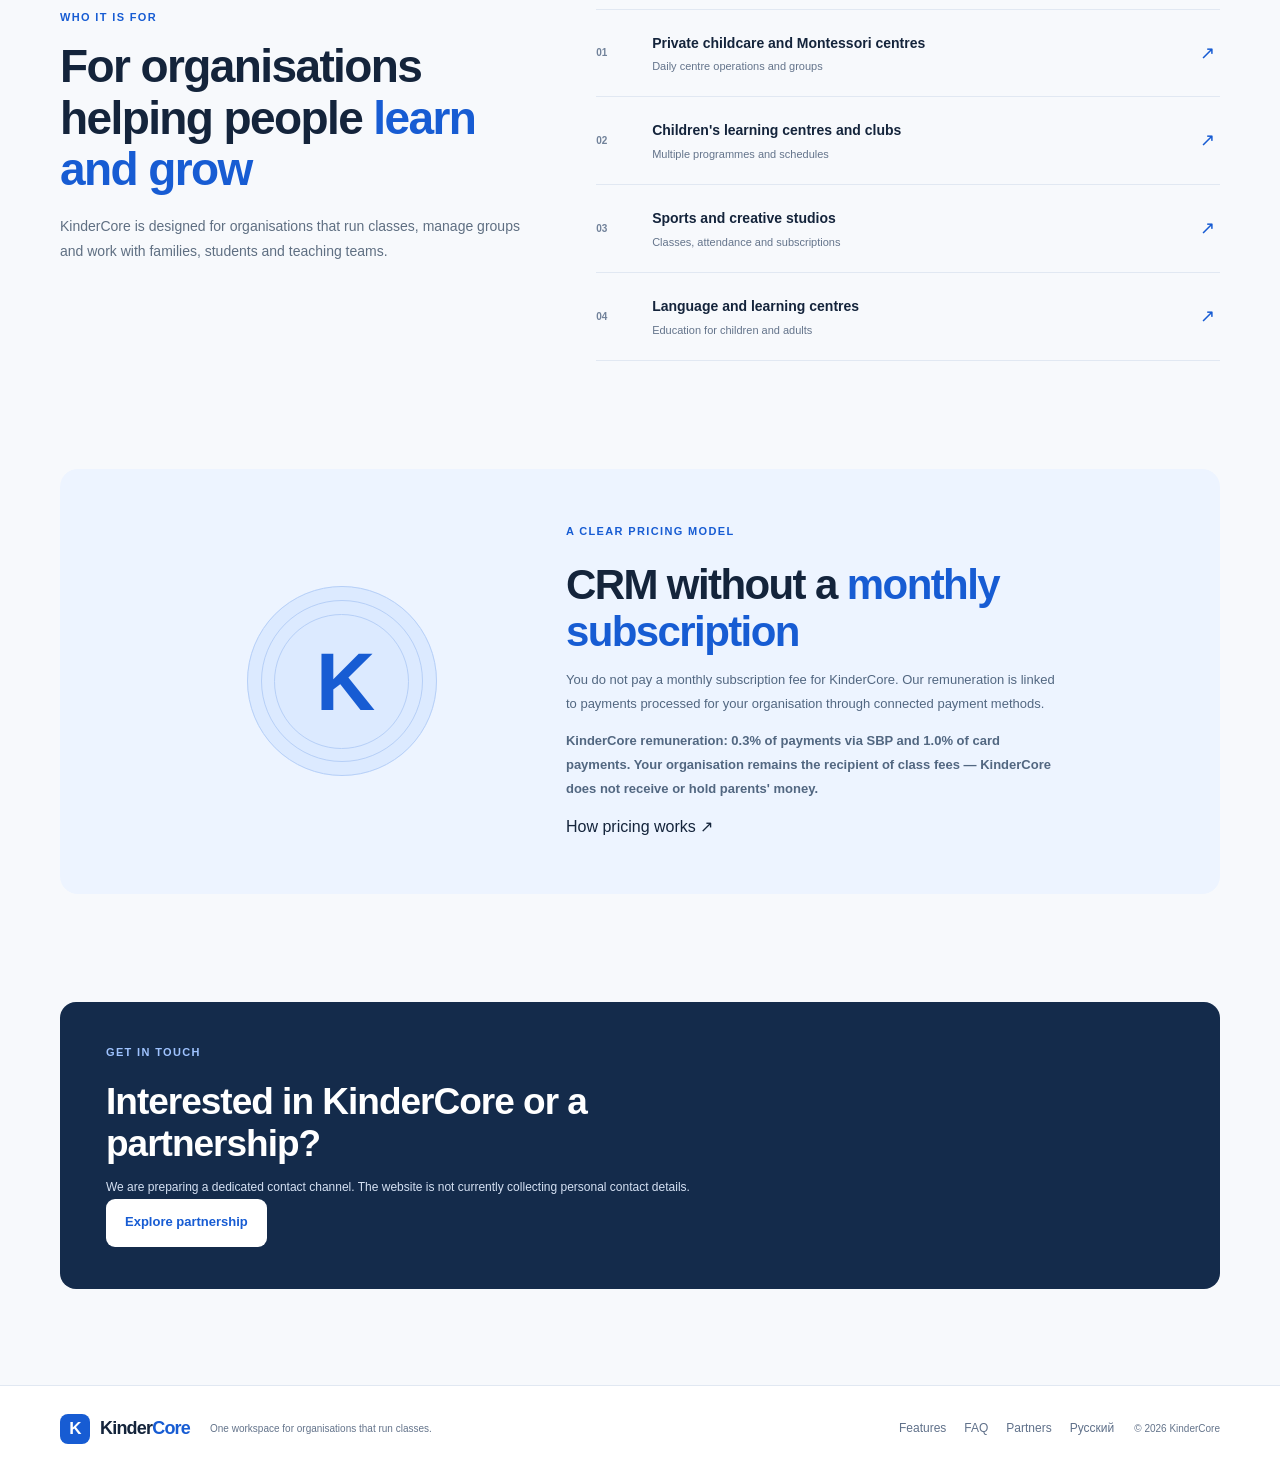
==== commit 8361541b: "feat: add English website homepage" ====
--- a/en/index.html
+++ b/en/index.html
@@ -1,37 +1,5 @@
-<!doctype html>
-<html lang="en">
-<head>
-<meta charset="utf-8"><meta name="viewport" content="width=device-width, initial-scale=1">
-<title>KinderCore — manage your learning organisation in one place</title>
-<meta name="description" content="KinderCore is a CRM for organisations that run classes: childcare centres, studios, sports clubs and learning providers.">
-<link rel="canonical" href="https://kinder-core-wabsite.pages.dev/en/">
-<link rel="alternate" hreflang="ru" href="https://kinder-core-wabsite.pages.dev/">
-<link rel="alternate" hreflang="en" href="https://kinder-core-wabsite.pages.dev/en/">
-<link rel="icon" href="/favicon.svg" type="image/svg+xml"><link rel="stylesheet" href="/styles.css"><script src="/script.js" defer></script>
-</head>
-<body><a class="skip-link" href="#main">Skip to content</a>
-<header class="site-header"><div class="container header-inner"><a class="brand" href="/en/" aria-label="KinderCore home"><span class="brand-mark">K</span><span>Kinder<span class="brand-accent">Core</span></span></a><button class="menu-toggle" type="button" aria-expanded="false" aria-controls="main-nav"><span class="sr-only">Open menu</span><span></span><span></span></button><nav class="main-nav" id="main-nav" aria-label="Main navigation"><a href="#features">Capabilities</a><a href="#audience">Who it is for</a><a href="#how">How it works</a><a href="#payments">Payments</a><a href="#faq">FAQ</a><a href="/en/partners/">Partners</a><a class="language-link" href="/" lang="ru">RU</a><a class="nav-cta" href="/#contact">Get in touch</a></nav></div></header>
-<main id="main">
-<section class="partner-hero page-hero"><div class="container"><p class="eyebrow">KinderCore · organisation management</p><h1>One place to manage <span>everything around your learning centre</span></h1><p>KinderCore is a CRM for organisations that run classes — childcare centres, kindergartens, studios, sports clubs and learning providers. Bring your organisation’s day-to-day management into one workspace.</p><div class="hero-actions"><a class="button button-primary" href="/#contact">Discuss getting started ↗</a><a class="button button-secondary" href="#features">Explore capabilities</a></div><p class="hero-note">The core CRM is free for organisations. Specific capabilities and onboarding conditions are confirmed individually.</p></div></section>
-<section class="section section-soft" id="features"><div class="container"><div class="section-heading"><p class="eyebrow">Capabilities</p><h2>Organisation management <span>in one workspace</span></h2><p>KinderCore is being developed as a unified CRM environment. We do not advertise automation or integrations until they are verified in the current product version.</p></div><div class="feature-grid">
-<article class="feature-card"><div class="feature-icon icon-lilac">⌂</div><h3>Organisation profile</h3><p>Core information and settings related to an organisation’s operations.</p><span class="feature-tag">CRM capabilities</span></article>
-<article class="feature-card"><div class="feature-icon icon-mint">◎</div><h3>Team and access</h3><p>Manage organisation members and their assigned access roles.</p><span class="feature-tag">CRM capabilities</span></article>
-<article class="feature-card"><div class="feature-icon icon-peach">▤</div><h3>Working settings</h3><p>Organisation settings and rules that shape everyday operations.</p><span class="feature-tag">CRM capabilities</span></article>
-<article class="feature-card"><div class="feature-icon icon-blue">↗</div><h3>Operational workflows</h3><p>A shared workspace for managers and teams, designed to reduce fragmented tools.</p><span class="feature-tag">Product development</span></article>
-</div><p class="section-disclaimer">Before onboarding, we will confirm which specific functions are available and suitable for your organisation. Automatic bank integrations and automatic fee allocation are not presented as available features.</p></div></section>
-<section class="section" id="audience"><div class="container audience-grid"><div class="section-heading audience-heading"><p class="eyebrow">Who it is for</p><h2>For organisations <span>that run classes</span></h2><p>From a small learning centre to a multi-location network. KinderCore is designed for organisations that need clear management of people, services and everyday workflows.</p></div><div class="audience-list">
-<div class="audience-item"><span class="audience-number">01</span><span><b>Private kindergartens and Montessori centres</b><small>Daily operations and team coordination</small></span><span class="audience-arrow">↗</span></div>
-<div class="audience-item"><span class="audience-number">02</span><span><b>Child development centres and clubs</b><small>Different programmes and class formats</small></span><span class="audience-arrow">↗</span></div>
-<div class="audience-item"><span class="audience-number">03</span><span><b>Sports clubs and creative studios</b><small>Groups, teams and schedules</small></span><span class="audience-arrow">↗</span></div>
-<div class="audience-item"><span class="audience-number">04</span><span><b>Language and learning centres</b><small>Classes for children and adults</small></span><span class="audience-arrow">↗</span></div>
-<div class="audience-item"><span class="audience-number">05</span><span><b>Networks and franchises</b><small>Multiple locations and shared practices</small></span><span class="audience-arrow">↗</span></div>
-</div></div></section>
-<section class="section section-soft" id="how"><div class="container"><div class="section-heading"><p class="eyebrow">How it works</p><h2>A clear path <span>to better management</span></h2><p>We discuss your organisation’s needs and show only the capabilities that are actually available.</p></div><div class="steps-grid"><article class="step-card"><span>01</span><h3>Tell us about your centre</h3><p>Share your organisation type and the workflows you want to improve.</p></article><article class="step-card"><span>02</span><h3>Agree on the right scenario</h3><p>We discuss a suitable approach and confirm the CRM capabilities currently available.</p></article><article class="step-card"><span>03</span><h3>Plan onboarding</h3><p>We agree on practical next steps and organisational conditions.</p></article></div></div></section>
-<section class="section" id="benefits"><div class="container benefits-panel"><div><p class="eyebrow">The KinderCore approach</p><h2>Technology should <span>make management easier</span></h2><p>We build around real operational needs, with clear workflows, transparent terms and gradual product development.</p></div><ul class="benefit-list"><li>Core CRM with no subscription fee for the system itself</li><li>A shared workspace for the organisation</li><li>Roles and access management for team members</li><li>Product development informed by practical needs</li></ul></div></section>
-<section class="section section-soft" id="payments"><div class="container payment-grid"><div class="section-heading"><p class="eyebrow">Payments and business model</p><h2>The core CRM is <span>free</span></h2><p>KinderCore’s planned remuneration is linked to payments processed by an organisation. The organisation remains the payment recipient; KinderCore does not retain parents’ funds or replace the bank or payment provider.</p></div><div class="payment-card"><div class="payment-line"><span>Payments via SBP</span><strong>0.3%</strong></div><div class="payment-line"><span>Card acquiring</span><strong>1.0%</strong></div><p>Planned KinderCore remuneration under a separate agreement with the organisation.</p><small>This is a planned business model, not a current tariff or confirmation of a live banking integration. Bank processing/acquiring fees are paid separately under the bank’s terms.</small></div></div></section>
-<section class="section" id="faq"><div class="container"><div class="section-heading"><p class="eyebrow">FAQ</p><h2>Frequently asked <span>questions</span></h2></div><div class="faq-list"><details><summary>Who is KinderCore designed for?</summary><p>Organisations that run classes: kindergartens, child development centres, sports clubs, studios, language and learning providers, networks and franchises.</p></details><details><summary>Is the core CRM free?</summary><p>Yes. The core CRM is positioned as free for organisations. Any additional payment services and their terms will be agreed separately.</p></details><details><summary>Are bank payment integrations already available?</summary><p>Do not assume that bank integrations or automatic fee allocation are available. Specific capabilities and integration status must be confirmed separately.</p></details><details><summary>Can a multi-location organisation use KinderCore?</summary><p>Networks and franchises are part of the intended audience. The exact multi-location workflow should be confirmed before onboarding.</p></details><details><summary>How can I become a partner?</summary><p>Visit the Partners page and submit a proposal once the enquiry form has been enabled.</p></details></div></div></section>
-<section class="section"><div class="container"><div class="section-heading"><p class="eyebrow">Partnerships</p><h2>Build better workflows <span>with us</span></h2><p>We welcome conversations with CRM integrators, consultants and specialists supporting learning organisations.</p><a class="button button-primary" href="/partners/">Explore partner opportunities ↗</a></div></div></section>
-<section class="section contact-section" id="contact"><div class="container contact-grid"><div class="contact-copy"><p class="eyebrow">Contact KinderCore</p><h2>Let’s discuss <span>your organisation</span></h2><p>Choose an enquiry type: CRM onboarding or partnership. Submissions are temporarily disabled until legal and technical setup is complete.</p><p class="contact-warning">Do not enter real contact details until the form is officially enabled.</p></div><form class="contact-form" id="contact-form"><div class="form-status" role="status" aria-live="polite">Enquiries are not being accepted yet.</div><fieldset disabled><label for="contact-type">Enquiry type *</label><select id="contact-type" name="type" required><option value="crm">CRM onboarding</option><option value="partner">Partnership</option></select><div class="form-row"><div><label for="contact-name">Name *</label><input id="contact-name" name="name" autocomplete="name" required></div><div><label for="contact-org">Organisation</label><input id="contact-org" name="organization" autocomplete="organization"></div></div><div class="form-row"><div><label for="contact-phone">Phone *</label><input id="contact-phone" name="phone" type="tel" autocomplete="tel" required></div><div><label for="contact-email">Email *</label><input id="contact-email" name="email" type="email" autocomplete="email" required></div></div><div class="partner-comment" hidden><label for="contact-comment">Partnership proposal</label><textarea id="contact-comment" name="comment" rows="4"></textarea></div><label class="consent-label"><input type="checkbox" name="consent" required><span>I consent to the processing of my personal data in accordance with the <a href="/en/privacy.html">privacy information</a>.</span></label><button class="button button-primary" type="submit">Send enquiry</button></fieldset><p class="form-footnote">The form will be enabled after the privacy notice and consent wording are approved, the corporate mailbox and secure delivery route are configured, and legal checks are complete.</p></form></div></section>
-</main>
-<footer class="site-footer"><div class="container footer-inner"><a class="brand footer-brand" href="/en/"><span class="brand-mark">K</span><span>Kinder<span class="brand-accent">Core</span></span></a><p>Management software for organisations that run classes.</p><div class="footer-links"><a href="/partners/">Partners</a><a href="/privacy.html">Privacy</a><a href="/">Русский</a></div><span class="footer-copy">© <span id="year">2026</span> KinderCore</span></div></footer>
-</body></html>+<!doctype html><html lang="en"><head><meta charset="utf-8"><meta name="viewport" content="width=device-width, initial-scale=1"><title>KinderCore — manage your learning centre in one place</title><meta name="description" content="KinderCore is a CRM for childcare centres and organisations that run classes. Manage families, groups, schedules, attendance, subscriptions and finances without a monthly subscription fee."><link rel="canonical" href="https://kinder-core-wabsite.pages.dev/en/"><meta property="og:type" content="website"><meta property="og:locale" content="en_US"><meta property="og:url" content="https://kinder-core-wabsite.pages.dev/en/"><meta property="og:title" content="KinderCore — manage your centre in one place"><meta property="og:description" content="One workspace for the key processes of your learning centre."><link rel="stylesheet" href="/styles.css"><script src="/script.js" defer></script></head><body><header class="site-header"><div class="container header-inner"><a class="brand" href="/en/"><span class="brand-mark">K</span><span>Kinder<span class="brand-accent">Core</span></span></a><button class="menu-toggle" aria-expanded="false" aria-controls="main-nav"><span class="sr-only">Open menu</span><span></span><span></span></button><nav class="main-nav" id="main-nav"><a href="/features.html">Features</a><a href="/how-it-works.html">How it works</a><a href="/faq.html">FAQ</a><a href="/partners/">Partners</a><a class="nav-cta" href="#contact">Contact</a><a href="/">RU</a></nav></div></header><main id="main"><section class="hero section"><div class="container hero-grid"><div class="hero-copy"><p class="eyebrow"><span class="eyebrow-dot"></span> One workspace for your organisation</p><h1>KinderCore is <span>where you manage everything related to your learning centre.</span></h1><p class="hero-description">Families, groups, classes, attendance, subscriptions, staff and finances — the key day-to-day processes are brought together in one CRM.</p><div class="hero-actions"><a class="button button-primary" href="/features.html">Explore features <span aria-hidden="true">↗</span></a><a class="button button-secondary" href="/partners/">Become a partner</a></div><p class="hero-note">No monthly subscription fee for KinderCore.</p></div><div class="hero-visual"><div class="dashboard-card"><div class="dashboard-top"><span class="dashboard-context"><span class="context-mark">K</span> KinderCore <span class="context-separator">/</span> Workspace</span><span class="concept-label">CRM</span></div><div class="dashboard-welcome"><div><span class="tiny-label">YOUR WORKSPACE</span><strong>Your centre, all in one place</strong></div><span class="preview-date">Core areas</span></div><div class="dashboard-summary"><div class="summary-item"><span>People</span><b>Children & families</b><i>Profiles and links</i></div><div class="summary-item"><span>Classes</span><b>Groups & schedule</b><i>Attendance</i></div><div class="summary-item"><span>Management</span><b>Subscriptions & finance</b><i>Reports</i></div></div><div class="dashboard-list"><div class="list-heading"><b>Everyday workflows</b><span>CRM sections</span></div><div class="process-row"><span class="process-icon">01</span><span class="process-copy"><b>Clients and families</b><small>Children and parent profiles</small></span><span class="process-state">Records</span></div><div class="process-row"><span class="process-icon">02</span><span class="process-copy"><b>Groups and attendance</b><small>Schedules and class register</small></span><span class="process-state">Daily work</span></div><div class="process-row"><span class="process-icon">03</span><span class="process-copy"><b>Subscriptions and finance</b><small>Payments and reports</small></span><span class="process-state">Overview</span></div></div><div class="dashboard-footer"><span class="status-dot"></span> A schematic overview of CRM areas, not a product screenshot</div></div></div></div><div class="container hero-bottom"><span>For organisations that run classes</span><span class="bottom-line"></span><span>Childcare · Learning centres · Studios · Clubs</span></div></section>
+<section class="section section-soft"><div class="container"><div class="section-heading"><p class="eyebrow">KinderCore</p><h2>Manage your centre <span>without scattered spreadsheets and chats</span></h2><p>Bring day-to-day work into one environment. Your team manages operational tasks while you keep an overview of the organisation.</p></div><div class="feature-grid"><article class="feature-card"><div class="feature-icon">◎</div><h3>Clients and families</h3><p>Child and parent profiles, family relationships and interaction history.</p></article><article class="feature-card"><div class="feature-icon">▦</div><h3>Groups and schedules</h3><p>Programmes, groups, teachers, class schedules and changes.</p></article><article class="feature-card"><div class="feature-icon">◷</div><h3>Attendance and subscriptions</h3><p>Track classes, attendance, remaining sessions and subscription activity.</p></article><article class="feature-card"><div class="feature-icon">↗</div><h3>Finance and reports</h3><p>Record payments and refunds and review management reports.</p></article></div><div class="section-action"><a class="button button-secondary" href="/features.html">Explore all features</a></div></div></section>
+<section class="section"><div class="container audience-grid"><div class="section-heading audience-heading"><p class="eyebrow">Who it is for</p><h2>For organisations helping people <span>learn and grow</span></h2><p>KinderCore is designed for organisations that run classes, manage groups and work with families, students and teaching teams.</p></div><div class="audience-list"><div class="audience-item"><span class="audience-number">01</span><span><b>Private childcare and Montessori centres</b><small>Daily centre operations and groups</small></span><span class="audience-arrow">↗</span></div><div class="audience-item"><span class="audience-number">02</span><span><b>Children's learning centres and clubs</b><small>Multiple programmes and schedules</small></span><span class="audience-arrow">↗</span></div><div class="audience-item"><span class="audience-number">03</span><span><b>Sports and creative studios</b><small>Classes, attendance and subscriptions</small></span><span class="audience-arrow">↗</span></div><div class="audience-item"><span class="audience-number">04</span><span><b>Language and learning centres</b><small>Education for children and adults</small></span><span class="audience-arrow">↗</span></div></div></div></section>
+<section class="section about-section"><div class="container about-panel"><div class="about-symbol"><span>K</span><i></i><i></i><i></i></div><div class="about-copy"><p class="eyebrow">A clear pricing model</p><h2>CRM without a <span>monthly subscription</span></h2><p>You do not pay a monthly subscription fee for KinderCore. Our remuneration is linked to payments processed for your organisation through connected payment methods.</p><p class="about-emphasis">KinderCore remuneration: 0.3% of payments via SBP and 1.0% of card payments. Your organisation remains the recipient of class fees — KinderCore does not receive or hold parents' money.</p><a class="text-link" href="/payments.html">How pricing works ↗</a></div></div></section>
+<section class="section contact-section" id="contact"><div class="container contact-panel"><div><p class="eyebrow">Get in touch</p><h2>Interested in KinderCore or a partnership?</h2><p>We are preparing a dedicated contact channel. The website is not currently collecting personal contact details.</p><a class="button button-light" href="/partners/">Explore partnership</a></div></div></section></main><footer class="site-footer"><div class="container footer-inner"><a class="brand footer-brand" href="/en/"><span class="brand-mark">K</span><span>Kinder<span class="brand-accent">Core</span></span></a><p>One workspace for organisations that run classes.</p><nav class="footer-links"><a href="/features.html">Features</a><a href="/faq.html">FAQ</a><a href="/partners/">Partners</a><a href="/">Русский</a></nav><span class="footer-copy">© <span id="year">2026</span> KinderCore</span></div></footer></body></html>
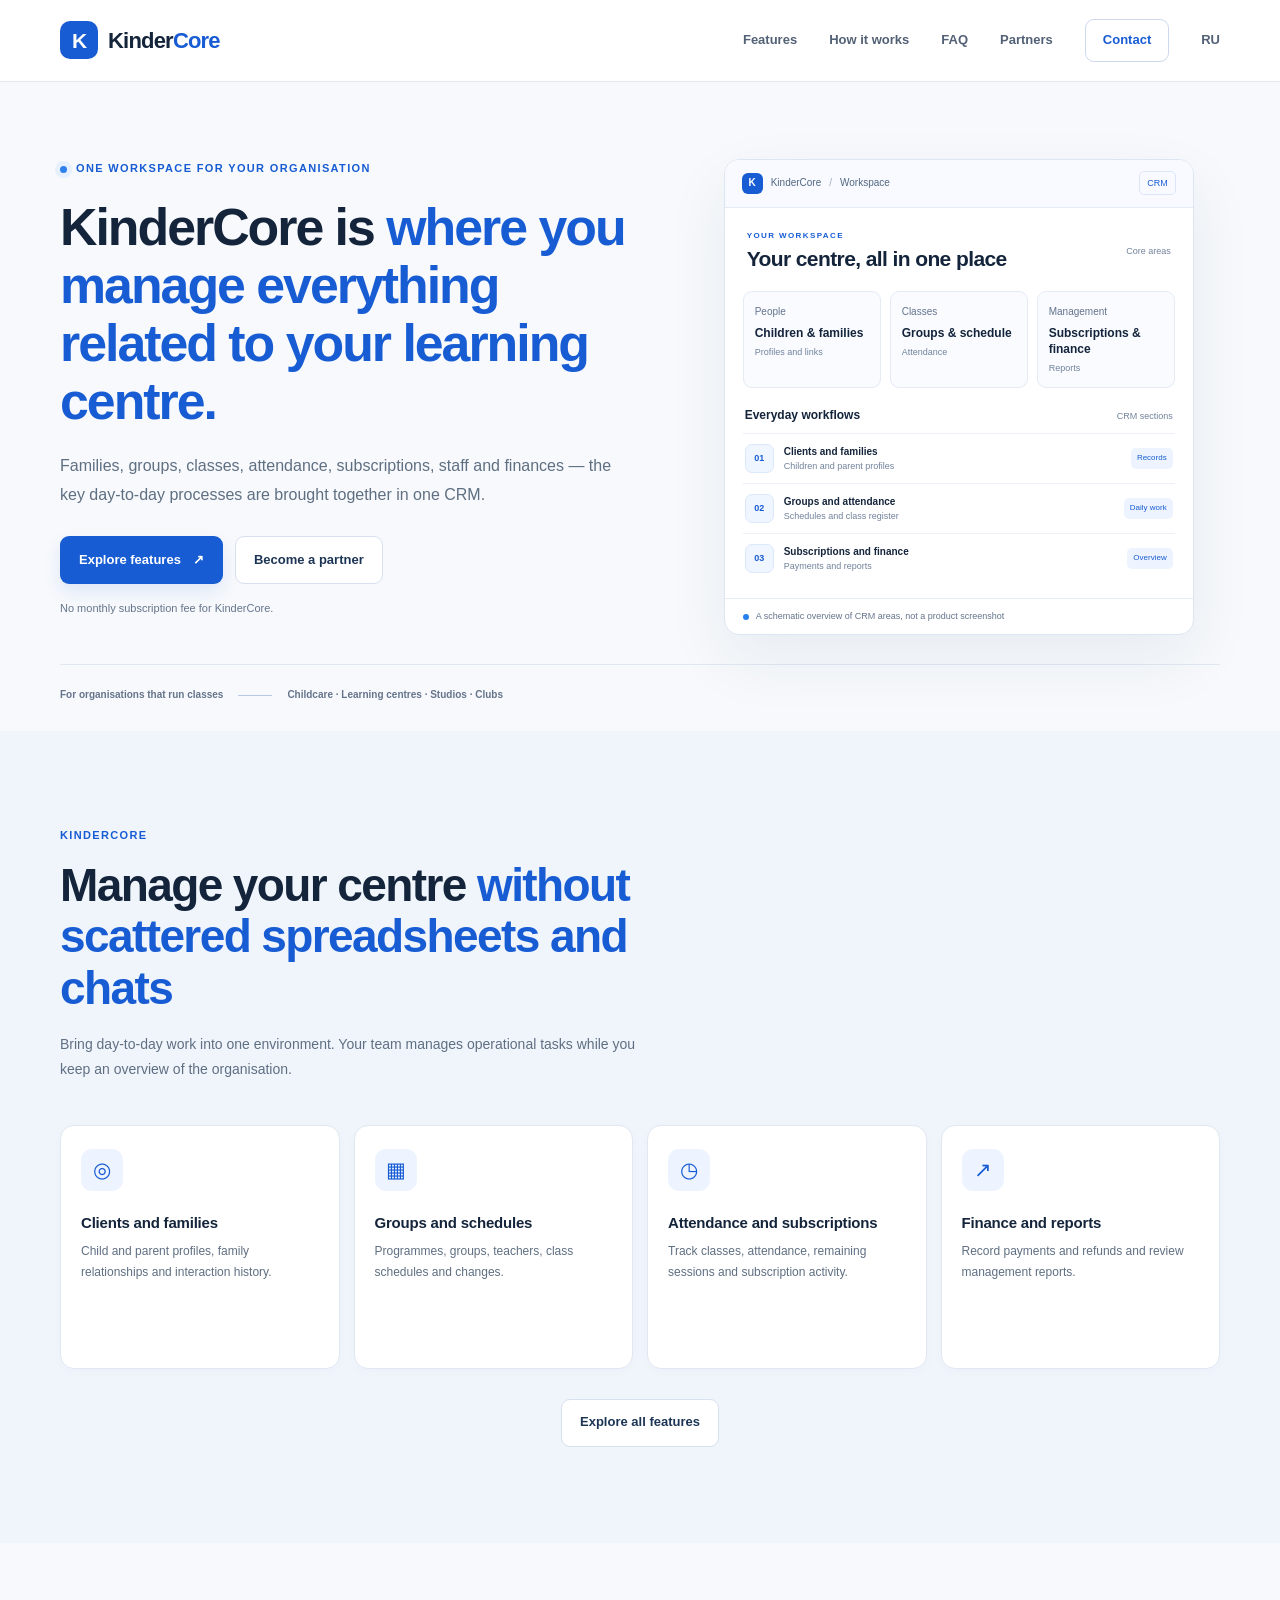
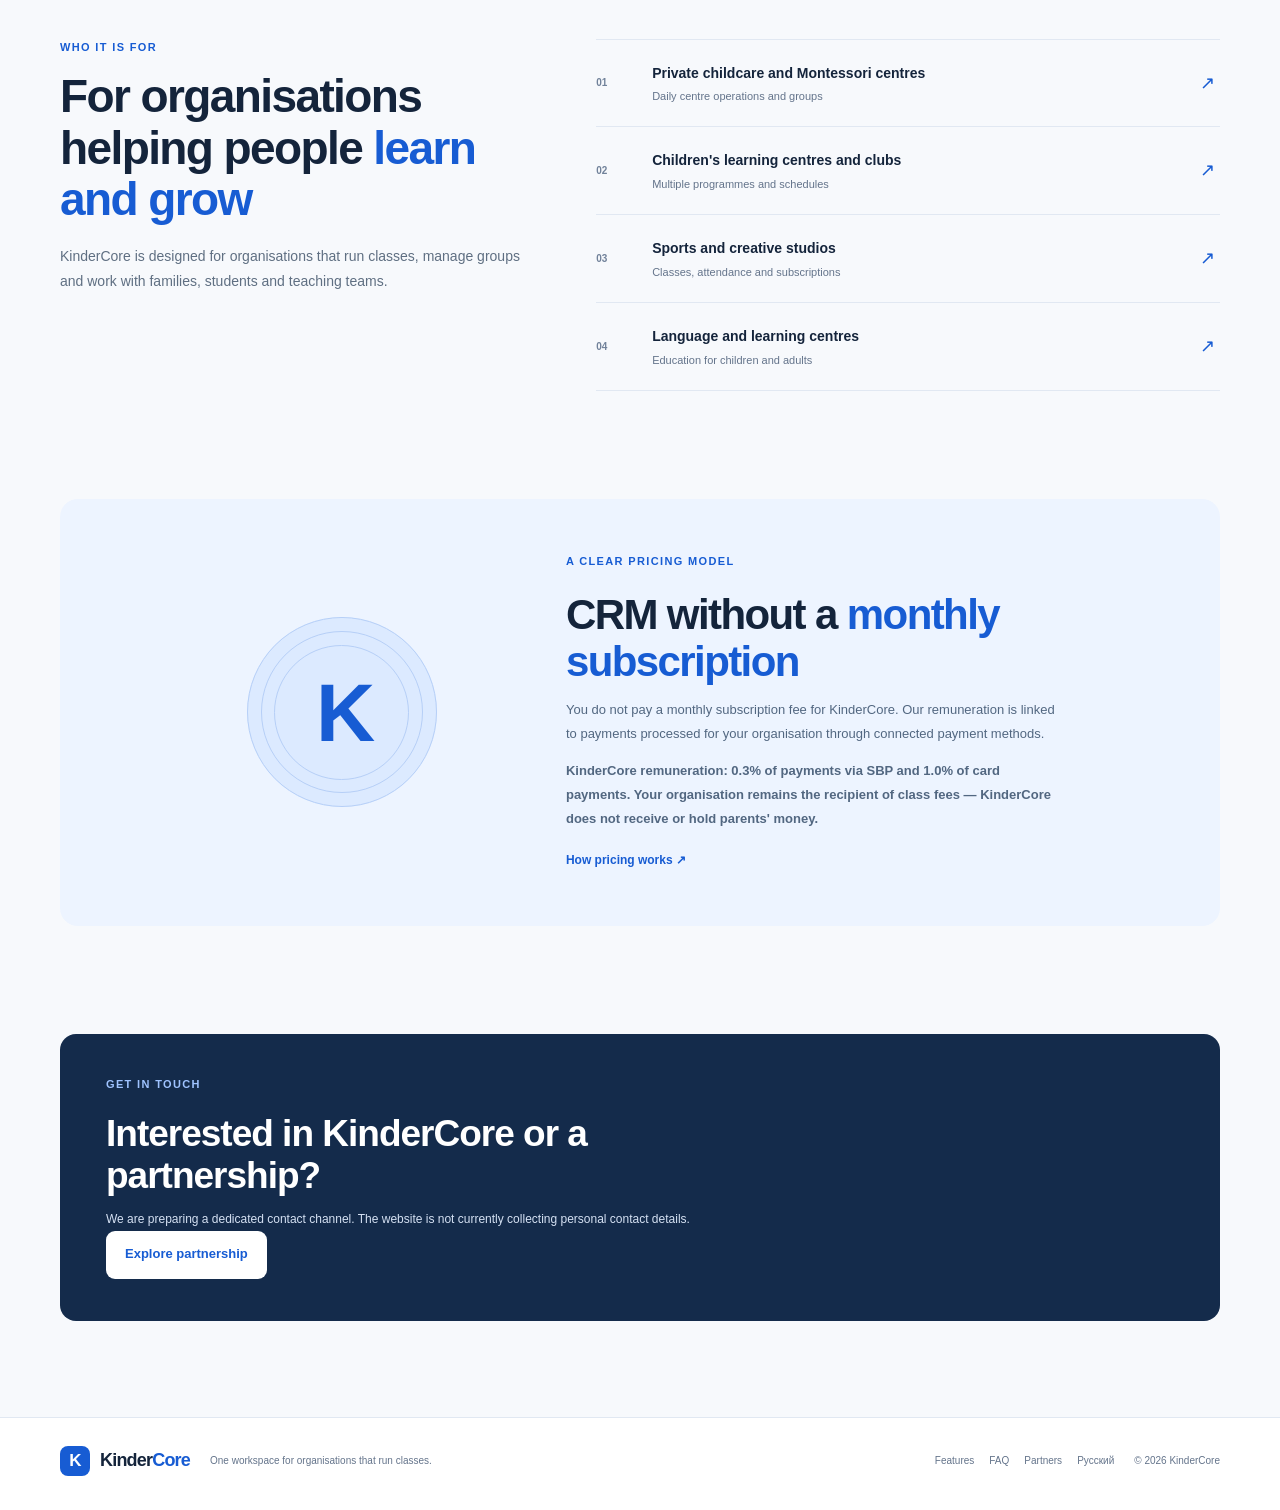
==== commit 7c7f86df: "fix: keep English navigation within English pages" ====
--- a/en/index.html
+++ b/en/index.html
@@ -1,5 +1,5 @@
-<!doctype html><html lang="en"><head><meta charset="utf-8"><meta name="viewport" content="width=device-width, initial-scale=1"><title>KinderCore — manage your learning centre in one place</title><meta name="description" content="KinderCore is a CRM for childcare centres and organisations that run classes. Manage families, groups, schedules, attendance, subscriptions and finances without a monthly subscription fee."><link rel="canonical" href="https://kinder-core-wabsite.pages.dev/en/"><meta property="og:type" content="website"><meta property="og:locale" content="en_US"><meta property="og:url" content="https://kinder-core-wabsite.pages.dev/en/"><meta property="og:title" content="KinderCore — manage your centre in one place"><meta property="og:description" content="One workspace for the key processes of your learning centre."><link rel="stylesheet" href="/styles.css"><script src="/script.js" defer></script></head><body><header class="site-header"><div class="container header-inner"><a class="brand" href="/en/"><span class="brand-mark">K</span><span>Kinder<span class="brand-accent">Core</span></span></a><button class="menu-toggle" aria-expanded="false" aria-controls="main-nav"><span class="sr-only">Open menu</span><span></span><span></span></button><nav class="main-nav" id="main-nav"><a href="/features.html">Features</a><a href="/how-it-works.html">How it works</a><a href="/faq.html">FAQ</a><a href="/partners/">Partners</a><a class="nav-cta" href="#contact">Contact</a><a href="/">RU</a></nav></div></header><main id="main"><section class="hero section"><div class="container hero-grid"><div class="hero-copy"><p class="eyebrow"><span class="eyebrow-dot"></span> One workspace for your organisation</p><h1>KinderCore is <span>where you manage everything related to your learning centre.</span></h1><p class="hero-description">Families, groups, classes, attendance, subscriptions, staff and finances — the key day-to-day processes are brought together in one CRM.</p><div class="hero-actions"><a class="button button-primary" href="/features.html">Explore features <span aria-hidden="true">↗</span></a><a class="button button-secondary" href="/partners/">Become a partner</a></div><p class="hero-note">No monthly subscription fee for KinderCore.</p></div><div class="hero-visual"><div class="dashboard-card"><div class="dashboard-top"><span class="dashboard-context"><span class="context-mark">K</span> KinderCore <span class="context-separator">/</span> Workspace</span><span class="concept-label">CRM</span></div><div class="dashboard-welcome"><div><span class="tiny-label">YOUR WORKSPACE</span><strong>Your centre, all in one place</strong></div><span class="preview-date">Core areas</span></div><div class="dashboard-summary"><div class="summary-item"><span>People</span><b>Children & families</b><i>Profiles and links</i></div><div class="summary-item"><span>Classes</span><b>Groups & schedule</b><i>Attendance</i></div><div class="summary-item"><span>Management</span><b>Subscriptions & finance</b><i>Reports</i></div></div><div class="dashboard-list"><div class="list-heading"><b>Everyday workflows</b><span>CRM sections</span></div><div class="process-row"><span class="process-icon">01</span><span class="process-copy"><b>Clients and families</b><small>Children and parent profiles</small></span><span class="process-state">Records</span></div><div class="process-row"><span class="process-icon">02</span><span class="process-copy"><b>Groups and attendance</b><small>Schedules and class register</small></span><span class="process-state">Daily work</span></div><div class="process-row"><span class="process-icon">03</span><span class="process-copy"><b>Subscriptions and finance</b><small>Payments and reports</small></span><span class="process-state">Overview</span></div></div><div class="dashboard-footer"><span class="status-dot"></span> A schematic overview of CRM areas, not a product screenshot</div></div></div></div><div class="container hero-bottom"><span>For organisations that run classes</span><span class="bottom-line"></span><span>Childcare · Learning centres · Studios · Clubs</span></div></section>
+<!doctype html><html lang="en"><head><meta charset="utf-8"><meta name="viewport" content="width=device-width, initial-scale=1"><title>KinderCore — manage your learning centre in one place</title><meta name="description" content="KinderCore is a CRM for childcare centres and organisations that run classes. Manage families, groups, schedules, attendance, subscriptions and finances without a monthly subscription fee."><link rel="canonical" href="https://kinder-core-wabsite.pages.dev/en/"><meta property="og:type" content="website"><meta property="og:locale" content="en_US"><meta property="og:url" content="https://kinder-core-wabsite.pages.dev/en/"><meta property="og:title" content="KinderCore — manage your centre in one place"><meta property="og:description" content="One workspace for the key processes of your learning centre."><link rel="stylesheet" href="/styles.css"><script src="/script.js" defer></script></head><body><header class="site-header"><div class="container header-inner"><a class="brand" href="/en/"><span class="brand-mark">K</span><span>Kinder<span class="brand-accent">Core</span></span></a><button class="menu-toggle" aria-expanded="false" aria-controls="main-nav"><span class="sr-only">Open menu</span><span></span><span></span></button><nav class="main-nav" id="main-nav"><a href="/en/features.html">Features</a><a href="/en/how-it-works.html">How it works</a><a href="/en/faq.html">FAQ</a><a href="/en/partners/">Partners</a><a class="nav-cta" href="#contact">Contact</a><a href="/">RU</a></nav></div></header><main id="main"><section class="hero section"><div class="container hero-grid"><div class="hero-copy"><p class="eyebrow"><span class="eyebrow-dot"></span> One workspace for your organisation</p><h1>KinderCore is <span>where you manage everything related to your learning centre.</span></h1><p class="hero-description">Families, groups, classes, attendance, subscriptions, staff and finances — the key day-to-day processes are brought together in one CRM.</p><div class="hero-actions"><a class="button button-primary" href="/features.html">Explore features <span aria-hidden="true">↗</span></a><a class="button button-secondary" href="/partners/">Become a partner</a></div><p class="hero-note">No monthly subscription fee for KinderCore.</p></div><div class="hero-visual"><div class="dashboard-card"><div class="dashboard-top"><span class="dashboard-context"><span class="context-mark">K</span> KinderCore <span class="context-separator">/</span> Workspace</span><span class="concept-label">CRM</span></div><div class="dashboard-welcome"><div><span class="tiny-label">YOUR WORKSPACE</span><strong>Your centre, all in one place</strong></div><span class="preview-date">Core areas</span></div><div class="dashboard-summary"><div class="summary-item"><span>People</span><b>Children & families</b><i>Profiles and links</i></div><div class="summary-item"><span>Classes</span><b>Groups & schedule</b><i>Attendance</i></div><div class="summary-item"><span>Management</span><b>Subscriptions & finance</b><i>Reports</i></div></div><div class="dashboard-list"><div class="list-heading"><b>Everyday workflows</b><span>CRM sections</span></div><div class="process-row"><span class="process-icon">01</span><span class="process-copy"><b>Clients and families</b><small>Children and parent profiles</small></span><span class="process-state">Records</span></div><div class="process-row"><span class="process-icon">02</span><span class="process-copy"><b>Groups and attendance</b><small>Schedules and class register</small></span><span class="process-state">Daily work</span></div><div class="process-row"><span class="process-icon">03</span><span class="process-copy"><b>Subscriptions and finance</b><small>Payments and reports</small></span><span class="process-state">Overview</span></div></div><div class="dashboard-footer"><span class="status-dot"></span> A schematic overview of CRM areas, not a product screenshot</div></div></div></div><div class="container hero-bottom"><span>For organisations that run classes</span><span class="bottom-line"></span><span>Childcare · Learning centres · Studios · Clubs</span></div></section>
 <section class="section section-soft"><div class="container"><div class="section-heading"><p class="eyebrow">KinderCore</p><h2>Manage your centre <span>without scattered spreadsheets and chats</span></h2><p>Bring day-to-day work into one environment. Your team manages operational tasks while you keep an overview of the organisation.</p></div><div class="feature-grid"><article class="feature-card"><div class="feature-icon">◎</div><h3>Clients and families</h3><p>Child and parent profiles, family relationships and interaction history.</p></article><article class="feature-card"><div class="feature-icon">▦</div><h3>Groups and schedules</h3><p>Programmes, groups, teachers, class schedules and changes.</p></article><article class="feature-card"><div class="feature-icon">◷</div><h3>Attendance and subscriptions</h3><p>Track classes, attendance, remaining sessions and subscription activity.</p></article><article class="feature-card"><div class="feature-icon">↗</div><h3>Finance and reports</h3><p>Record payments and refunds and review management reports.</p></article></div><div class="section-action"><a class="button button-secondary" href="/features.html">Explore all features</a></div></div></section>
 <section class="section"><div class="container audience-grid"><div class="section-heading audience-heading"><p class="eyebrow">Who it is for</p><h2>For organisations helping people <span>learn and grow</span></h2><p>KinderCore is designed for organisations that run classes, manage groups and work with families, students and teaching teams.</p></div><div class="audience-list"><div class="audience-item"><span class="audience-number">01</span><span><b>Private childcare and Montessori centres</b><small>Daily centre operations and groups</small></span><span class="audience-arrow">↗</span></div><div class="audience-item"><span class="audience-number">02</span><span><b>Children's learning centres and clubs</b><small>Multiple programmes and schedules</small></span><span class="audience-arrow">↗</span></div><div class="audience-item"><span class="audience-number">03</span><span><b>Sports and creative studios</b><small>Classes, attendance and subscriptions</small></span><span class="audience-arrow">↗</span></div><div class="audience-item"><span class="audience-number">04</span><span><b>Language and learning centres</b><small>Education for children and adults</small></span><span class="audience-arrow">↗</span></div></div></div></section>
 <section class="section about-section"><div class="container about-panel"><div class="about-symbol"><span>K</span><i></i><i></i><i></i></div><div class="about-copy"><p class="eyebrow">A clear pricing model</p><h2>CRM without a <span>monthly subscription</span></h2><p>You do not pay a monthly subscription fee for KinderCore. Our remuneration is linked to payments processed for your organisation through connected payment methods.</p><p class="about-emphasis">KinderCore remuneration: 0.3% of payments via SBP and 1.0% of card payments. Your organisation remains the recipient of class fees — KinderCore does not receive or hold parents' money.</p><a class="text-link" href="/payments.html">How pricing works ↗</a></div></div></section>
-<section class="section contact-section" id="contact"><div class="container contact-panel"><div><p class="eyebrow">Get in touch</p><h2>Interested in KinderCore or a partnership?</h2><p>We are preparing a dedicated contact channel. The website is not currently collecting personal contact details.</p><a class="button button-light" href="/partners/">Explore partnership</a></div></div></section></main><footer class="site-footer"><div class="container footer-inner"><a class="brand footer-brand" href="/en/"><span class="brand-mark">K</span><span>Kinder<span class="brand-accent">Core</span></span></a><p>One workspace for organisations that run classes.</p><nav class="footer-links"><a href="/features.html">Features</a><a href="/faq.html">FAQ</a><a href="/partners/">Partners</a><a href="/">Русский</a></nav><span class="footer-copy">© <span id="year">2026</span> KinderCore</span></div></footer></body></html>+<section class="section contact-section" id="contact"><div class="container contact-panel"><div><p class="eyebrow">Get in touch</p><h2>Interested in KinderCore or a partnership?</h2><p>We are preparing a dedicated contact channel. The website is not currently collecting personal contact details.</p><a class="button button-light" href="/en/partners/">Explore partnership</a></div></div></section></main><footer class="site-footer"><div class="container footer-inner"><a class="brand footer-brand" href="/en/"><span class="brand-mark">K</span><span>Kinder<span class="brand-accent">Core</span></span></a><p>One workspace for organisations that run classes.</p><nav class="footer-links"><a href="/features.html">Features</a><a href="/faq.html">FAQ</a><a href="/partners/">Partners</a><a href="/">Русский</a></nav><span class="footer-copy">© <span id="year">2026</span> KinderCore</span></div></footer></body></html>
--- a/styles.css
+++ b/styles.css
@@ -207,58 +207,85 @@
  *,*::before,*::after{transition:none!important;animation:none!important}
 }
 
-/* Website completion */
-.language-link{font-size:12px;font-weight:800;color:var(--blue);padding:8px 4px}
-.steps-grid{display:grid;grid-template-columns:repeat(3,minmax(0,1fr));gap:16px;margin-top:34px}
-.step-card{padding:26px;border:1px solid var(--line);border-radius:14px;background:#fff}
-.step-card>span{display:grid;place-items:center;width:38px;height:38px;margin-bottom:20px;border-radius:10px;background:var(--pale-blue);color:var(--blue);font-size:12px;font-weight:800}
-.step-card h3{margin:0 0 9px;font-size:17px}
-.step-card p{margin:0;color:var(--muted);font-size:14px}
-.benefits-panel{display:grid;grid-template-columns:1fr 1fr;gap:48px;align-items:center;padding:42px;border:1px solid var(--line);border-radius:18px;background:#fff}
-.benefits-panel h2,.contact-copy h2{margin:0;font-size:clamp(30px,3.4vw,44px);line-height:1.15;letter-spacing:-1.5px}
-.benefits-panel h2 span,.contact-copy h2 span{color:var(--blue)}
-.benefits-panel p{color:var(--muted)}
-.benefit-list{display:grid;gap:14px;margin:0;padding:0;list-style:none}
-.benefit-list li{position:relative;padding:0 0 14px 30px;border-bottom:1px solid var(--line);font-weight:650}
-.benefit-list li:before{content:"✓";position:absolute;left:0;color:var(--blue);font-weight:900}
-.payment-grid{display:grid;grid-template-columns:1fr .9fr;gap:48px;align-items:center}
-.payment-card{padding:30px;border:1px solid var(--line);border-radius:16px;background:#fff;box-shadow:0 18px 44px #17365b0b}
-.payment-line{display:flex;justify-content:space-between;gap:20px;padding:16px 0;border-bottom:1px solid var(--line)}
-.payment-line strong{font-size:25px;color:var(--blue)}
-.payment-card p{margin:18px 0 8px;font-weight:650}
-.payment-card small{display:block;color:var(--muted);line-height:1.6}
-.faq-list{max-width:850px;margin:30px auto 0;border-top:1px solid var(--line)}
-.faq-list details{padding:20px 4px;border-bottom:1px solid var(--line)}
-.faq-list summary{cursor:pointer;font-weight:750}
-.faq-list details p{max-width:760px;margin:12px 0 0;color:var(--muted)}
-.contact-grid{display:grid;grid-template-columns:.9fr 1.1fr;gap:42px;align-items:start}
-.contact-copy>p:not(.eyebrow){color:var(--muted)}
-.contact-warning{padding:13px 15px;border-left:3px solid #d69b37;background:#fff8e9;color:#6d5529!important;font-size:13px}
-.contact-form{padding:26px;border:1px solid #dce5f1;border-radius:16px;background:#fff}
-.contact-form fieldset{display:grid;gap:12px;margin:0;padding:0;border:0}
-.contact-form label{display:block;font-size:12px;font-weight:750;color:#31445f}
-.contact-form input:not([type=checkbox]),.contact-form select,.contact-form textarea{width:100%;margin-top:6px;padding:12px;border:1px solid #d8e1ed;border-radius:8px;background:#f9fbfe;color:var(--ink);font:inherit}
-.contact-form input:disabled,.contact-form select:disabled,.contact-form textarea:disabled{opacity:.7}
-.form-row{display:grid;grid-template-columns:1fr 1fr;gap:12px}
-.consent-label{display:flex!important;align-items:flex-start;gap:10px;font-weight:500!important;line-height:1.5}
-.consent-label input{margin-top:3px;flex:none}
-.consent-label a{color:var(--blue);text-decoration:underline}
-.form-status{margin-bottom:16px;padding:12px 14px;border-radius:8px;background:#fff8e9;color:#76551c;font-size:13px;font-weight:700}
-.form-footnote{margin:14px 0 0;color:var(--muted);font-size:11px;line-height:1.55}
-.partner-hero{padding:82px 0 64px;background:linear-gradient(135deg,#f5f8ff,#fff)}
-.partner-hero h1,.page-hero h1{max-width:850px;margin:0;font-size:clamp(38px,5vw,60px);line-height:1.08;letter-spacing:-2px}
-.partner-hero h1 span,.page-hero h1 span{color:var(--blue)}
-.partner-hero p:not(.eyebrow),.page-hero p:not(.eyebrow){max-width:720px;color:var(--muted);font-size:17px}
-.partner-types{display:grid;grid-template-columns:repeat(3,minmax(0,1fr));gap:16px;margin-top:32px}
-.partner-types article{padding:24px;border:1px solid var(--line);border-radius:14px;background:#fff}
-.partner-types h3{margin:0 0 8px}
-.partner-types p{margin:0;color:var(--muted);font-size:14px}
-.partner-note{padding:18px 20px;border:1px solid #dce7f8;border-radius:12px;background:#f6f9ff;color:#455b78}
-.page-hero{padding:78px 0 56px}
-.site-footer .footer-links{display:flex;gap:18px;flex-wrap:wrap;font-size:12px;color:#60718a}
-.footer-links a:hover{text-decoration:underline;color:var(--blue)}
-.legal-draft{max-width:820px;margin:0 auto;padding:24px;border:1px solid #e6d7b2;border-radius:12px;background:#fffaf0;color:#6b572e}
-.legal-draft h2{margin-top:0;color:#59451e}
-@media(max-width:900px){.main-nav{gap:16px}.contact-grid,.payment-grid{grid-template-columns:1fr}.benefits-panel{grid-template-columns:1fr}.partner-types{grid-template-columns:1fr 1fr}}
-@media(max-width:760px){.steps-grid{grid-template-columns:1fr}.partner-types{grid-template-columns:1fr}.form-row{grid-template-columns:1fr}.contact-form{padding:18px}}
-@media(max-width:680px){.main-nav .language-link{display:inline-block}.main-nav{align-items:stretch}.hero h1{font-size:clamp(36px,10vw,48px)}.benefits-panel{padding:24px}.payment-card{padding:22px}}
+/* Multi-page website */
+.main-nav a[aria-current="page"]{color:var(--blue)}
+.lang-link{font-weight:800;color:var(--blue)}
+.text-link{display:inline-flex;margin-top:7px;color:var(--blue);font-size:12px;font-weight:800}
+.section-action{display:flex;justify-content:center;margin-top:30px}
+.page-hero{padding:90px 0 70px;background:linear-gradient(135deg,#f2f7ff 0%,#fff 75%);border-bottom:1px solid var(--line)}
+.page-hero h1{max-width:850px;margin:0;font-size:clamp(38px,5vw,58px);line-height:1.12;letter-spacing:-2px}
+.page-hero h1 span{color:var(--blue)}
+.page-hero .lead{max-width:720px;margin:22px 0 0;color:var(--muted);font-size:17px;line-height:1.8}
+.page-hero .button{margin-top:28px}
+.detail-grid{display:grid;grid-template-columns:repeat(2,minmax(0,1fr));gap:16px}
+.detail-card{padding:28px;border:1px solid var(--line);border-radius:15px;background:#fff}
+.detail-number{display:inline-grid;width:36px;height:36px;place-items:center;border-radius:9px;background:var(--pale-blue);color:var(--blue);font-size:11px;font-weight:850}
+.detail-card h2{margin:18px 0 10px;font-size:21px;letter-spacing:-.5px}
+.detail-card p{margin:0;color:var(--muted);font-size:13px;line-height:1.85}
+.steps-grid{display:grid;grid-template-columns:repeat(3,minmax(0,1fr));gap:15px}
+.step-card{padding:25px;border:1px solid var(--line);border-radius:14px;background:#fff}
+.step-card>span{display:inline-grid;width:35px;height:35px;place-items:center;border-radius:9px;background:var(--pale-blue);color:var(--blue);font-size:11px;font-weight:850}
+.step-card h3{margin:17px 0 8px;font-size:17px}
+.step-card p{margin:0;color:var(--muted);font-size:13px;line-height:1.8}
+.steps-vertical{max-width:850px}
+.step-row{display:grid;grid-template-columns:54px minmax(0,1fr);gap:22px;padding:28px 0;border-bottom:1px solid var(--line)}
+.step-bubble{display:grid;width:48px;height:48px;place-items:center;border-radius:13px;background:var(--pale-blue);color:var(--blue);font-size:13px;font-weight:850}
+.step-row h2{margin:0 0 8px;font-size:22px}
+.step-row p{margin:0;color:var(--muted);font-size:14px;line-height:1.85}
+.split-callout{display:flex;align-items:center;justify-content:space-between;gap:35px}
+.split-callout>div{max-width:700px}
+.split-callout h2{margin:0;font-size:clamp(30px,3.5vw,43px);line-height:1.15;letter-spacing:-1.4px}
+.split-callout h2 span{color:var(--blue)}
+.split-callout p{color:var(--muted);font-size:14px;line-height:1.8}
+.pricing-layout{display:grid;grid-template-columns:minmax(0,1.3fr) minmax(260px,.7fr);gap:20px;align-items:start}
+.pricing-main,.pricing-aside{padding:30px;border:1px solid var(--line);border-radius:16px;background:#fff}
+.rate-row{display:grid;grid-template-columns:repeat(2,minmax(0,1fr));gap:14px;margin:25px 0}
+.rate-row>div{padding:22px;border-radius:12px;background:var(--pale-blue)}
+.rate-row strong{display:block;color:var(--blue);font-size:42px;line-height:1.2;letter-spacing:-1.5px}
+.rate-row span{display:block;margin-top:7px;color:#526781;font-size:13px;font-weight:650}
+.pricing-main>p:not(.eyebrow){color:var(--muted);font-size:14px;line-height:1.9}
+.pricing-aside h2{margin:0 0 15px;font-size:20px}
+.pricing-aside ul{padding-left:20px;margin:0;color:var(--muted);font-size:13px;line-height:2}
+.faq-list{max-width:900px}
+.faq-list details{padding:22px 0;border-bottom:1px solid var(--line)}
+.faq-list summary{position:relative;padding-right:34px;cursor:pointer;list-style:none;font-size:17px;font-weight:750}
+.faq-list summary::-webkit-details-marker{display:none}
+.faq-list summary:after{content:"+";position:absolute;right:4px;top:-3px;color:var(--blue);font-size:25px;font-weight:500}
+.faq-list details[open] summary:after{content:"−"}
+.faq-list details p{max-width:780px;margin:14px 0 0;color:var(--muted);font-size:14px;line-height:1.85}
+.footer-links{display:flex;flex-wrap:wrap;gap:15px;color:#64748b;font-size:10px}
+.footer-links a:hover{color:var(--blue)}
+@media(max-width:760px){
+ .page-hero{padding:62px 0 48px}
+ .page-hero h1{font-size:39px;letter-spacing:-1.5px}
+ .page-hero .lead{font-size:14px}
+ .detail-grid,.steps-grid,.pricing-layout{grid-template-columns:1fr}
+ .detail-card{padding:23px}
+ .step-row{grid-template-columns:42px minmax(0,1fr);gap:14px;padding:22px 0}
+ .step-bubble{width:40px;height:40px}
+ .step-row h2{font-size:19px}
+ .split-callout{align-items:stretch;flex-direction:column;gap:15px}
+ .rate-row{gap:8px}
+ .rate-row>div{padding:16px}
+ .rate-row strong{font-size:34px}
+ .footer-links{order:4;flex-basis:100%}
+}
+
+
+.contact-form-panel{padding:42px 46px;border:1px solid var(--line);border-radius:18px;background:#fff}
+.contact-form-panel .section-heading{margin-bottom:28px}
+.lead-form fieldset{padding:0;margin:0;border:0}
+.lead-form fieldset:disabled{opacity:.72}
+.form-grid{display:grid;grid-template-columns:repeat(2,minmax(0,1fr));gap:17px}
+.form-grid label{display:flex;flex-direction:column;gap:7px;color:var(--ink);font-size:12px;font-weight:750}
+.form-grid input,.form-grid select,.form-grid textarea{width:100%;min-height:46px;padding:11px 12px;border:1px solid #d7e1ef;border-radius:9px;background:#fbfcff;color:var(--ink);font:inherit;font-size:13px}
+.form-grid textarea{resize:vertical}
+.form-grid input:focus,.form-grid select:focus,.form-grid textarea:focus{outline:3px solid #d9e8ff;border-color:#7baeff}
+.form-grid .full-field{grid-column:1/-1}
+.optional{color:#71829a;font-weight:500}
+.consent-field{display:grid!important;grid-template-columns:18px minmax(0,1fr);align-items:start;gap:10px!important;font-weight:500!important;line-height:1.6}
+.consent-field input{width:17px;height:17px;min-height:0;margin:2px 0 0;accent-color:var(--blue)}
+.consent-field a{color:var(--blue);text-decoration:underline}
+.form-status{margin:16px 0 0;padding:13px 15px;border-radius:9px;background:#fff8e8;color:#77551a;font-size:12px;line-height:1.7}
+.lead-form .button{margin-top:20px}
+@media(max-width:760px){.contact-form-panel{padding:27px 21px}.form-grid{grid-template-columns:1fr}.form-grid .full-field{grid-column:auto}}
